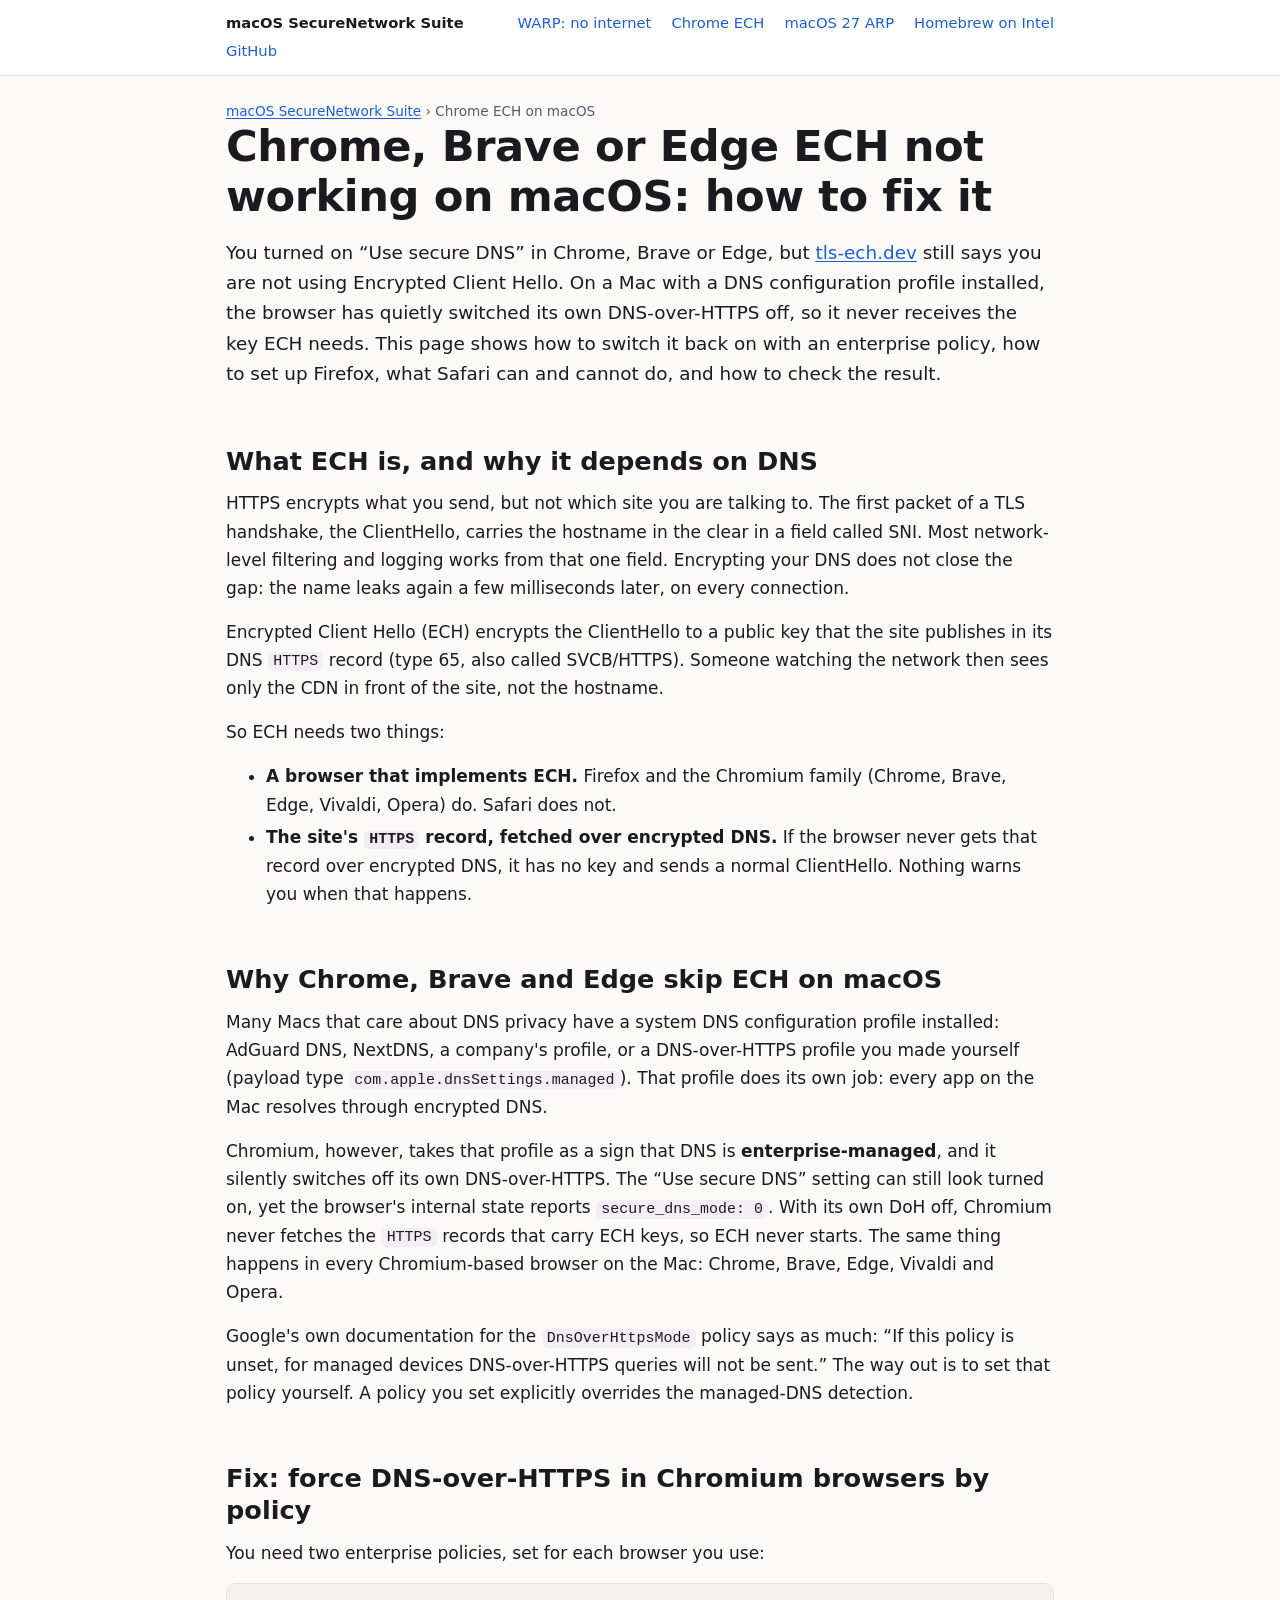
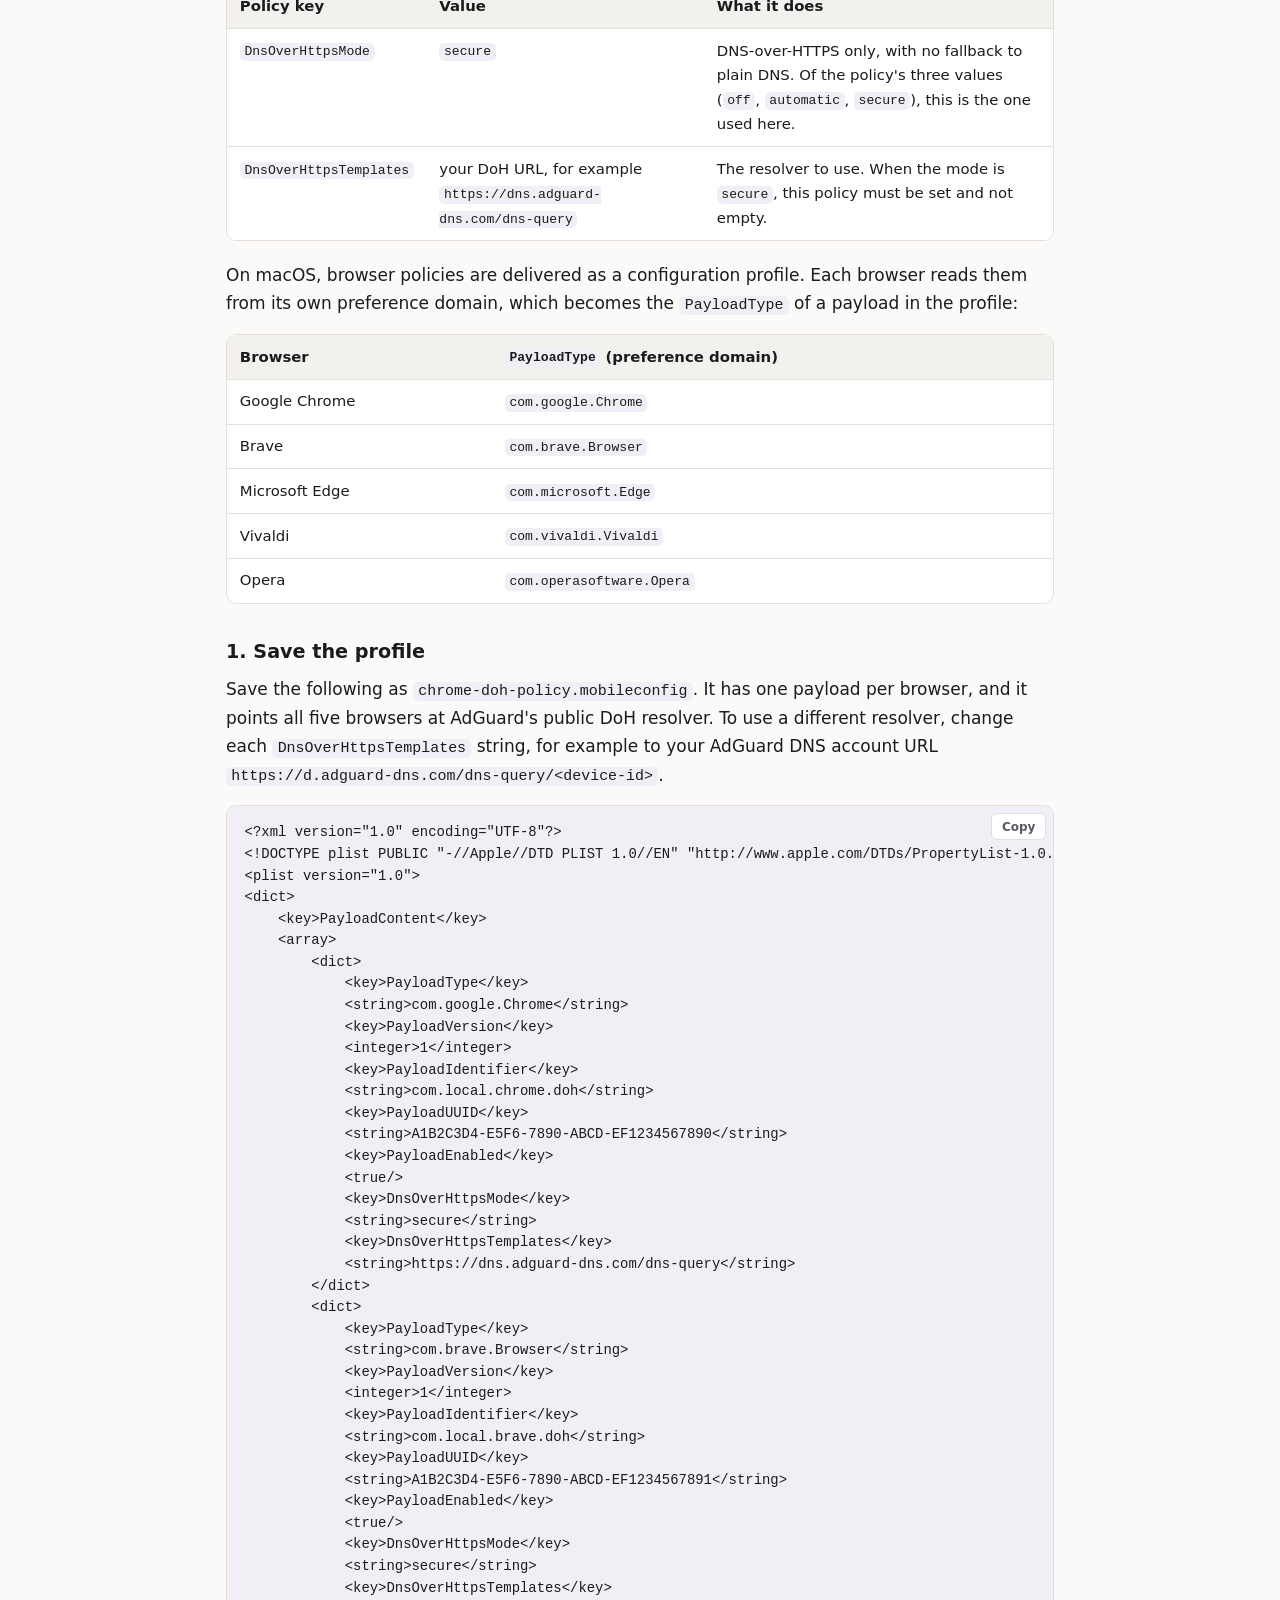
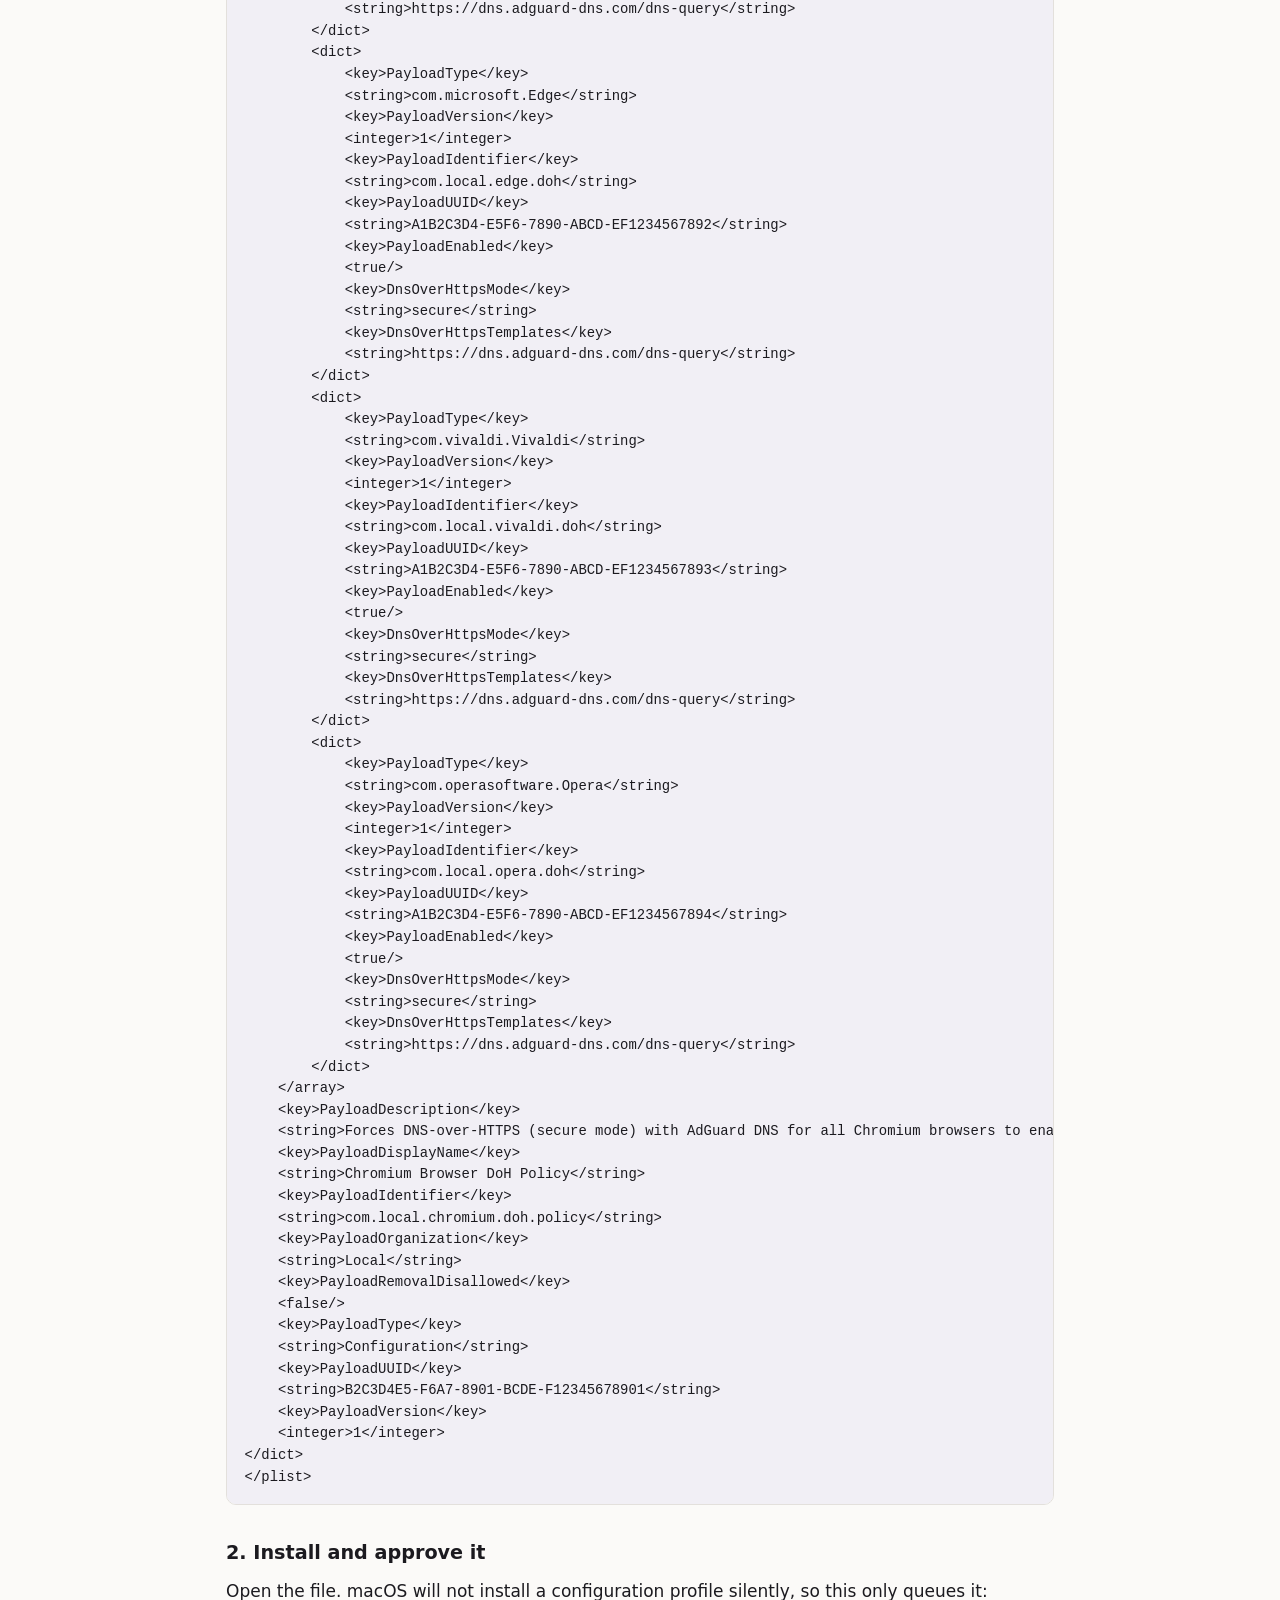
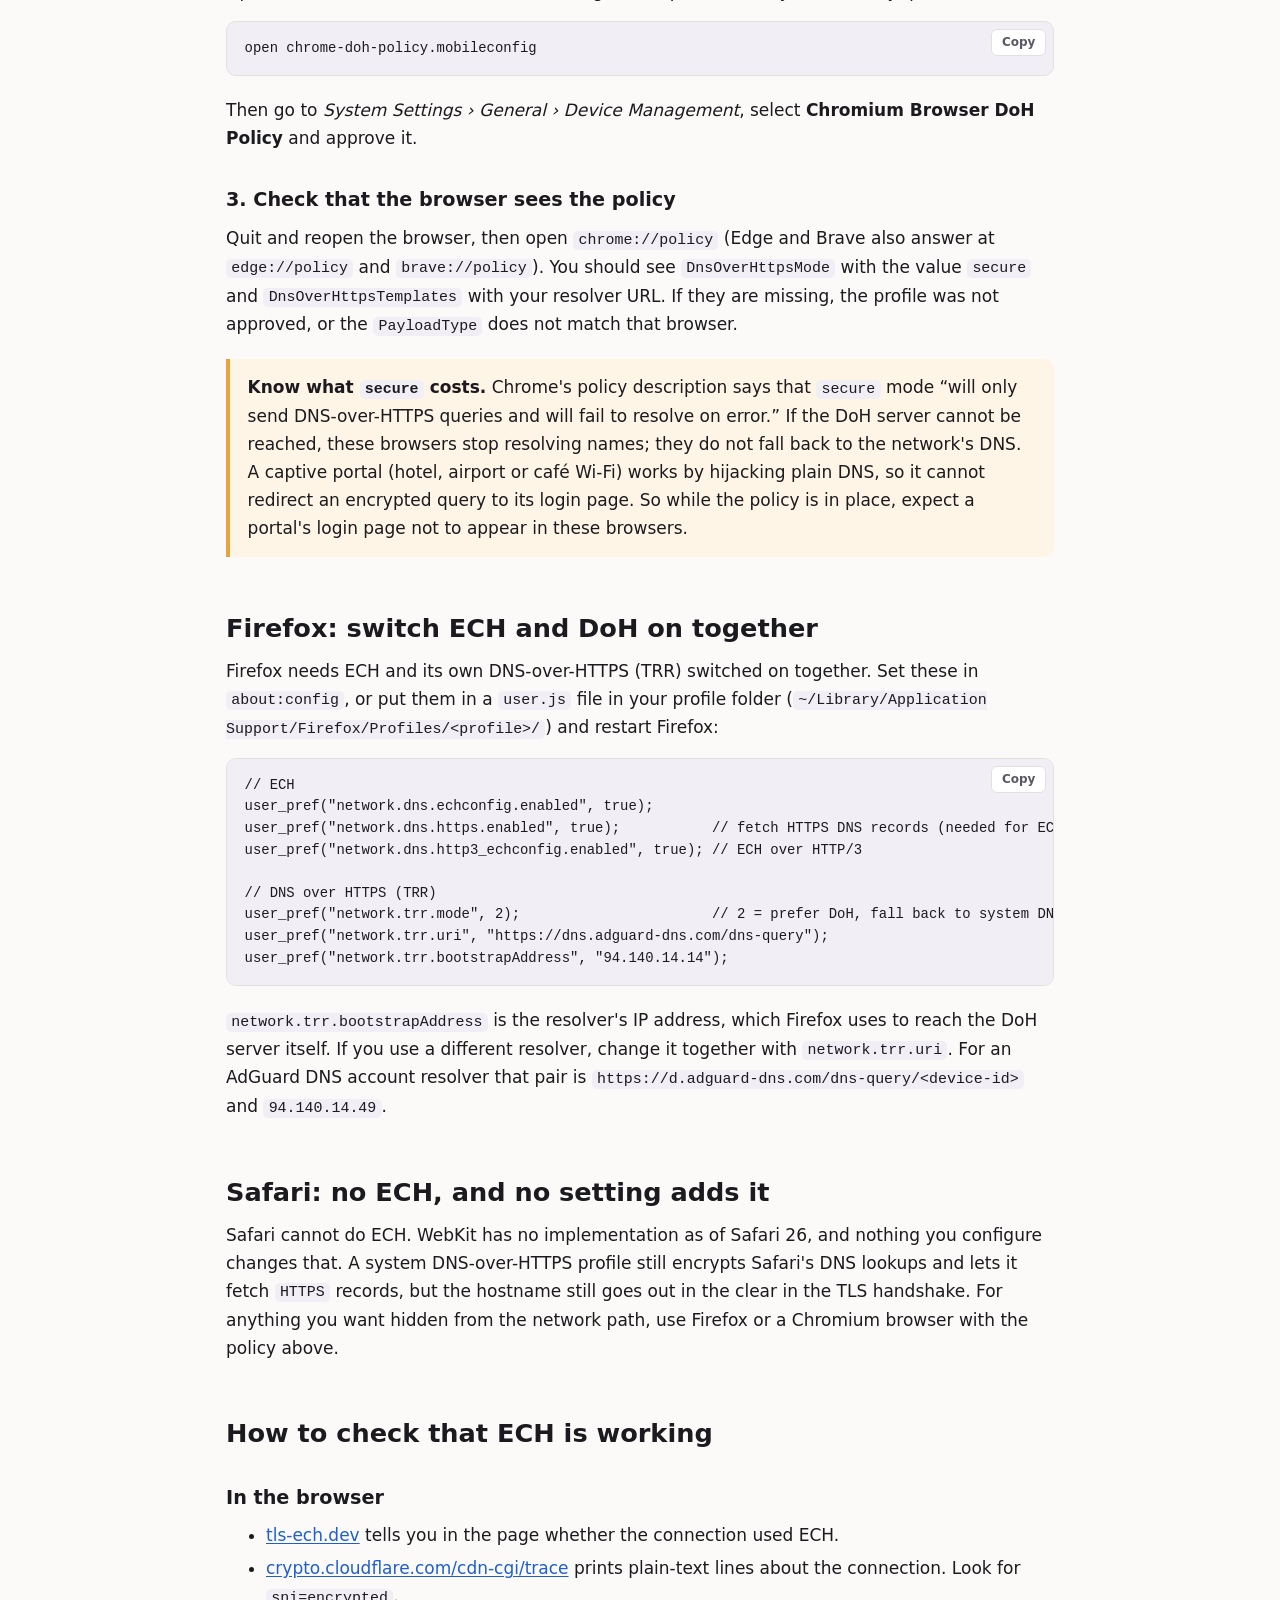
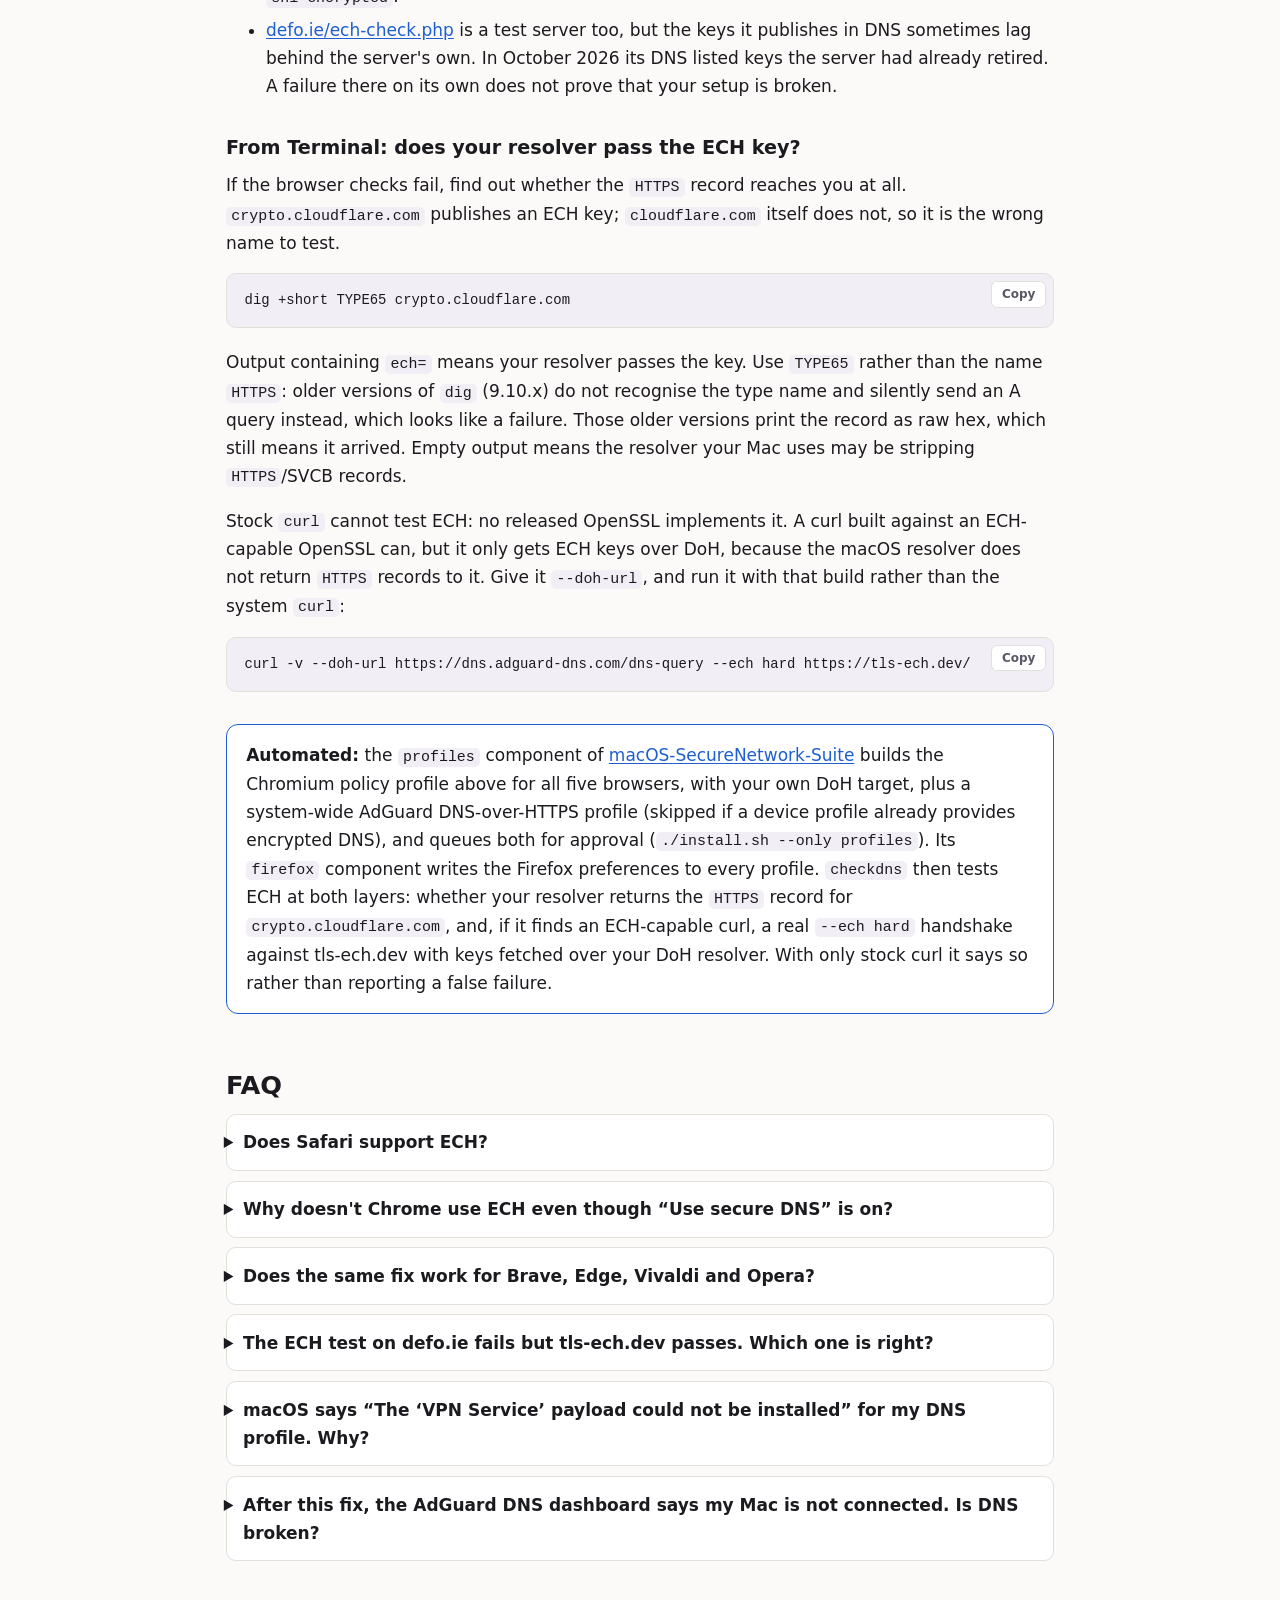
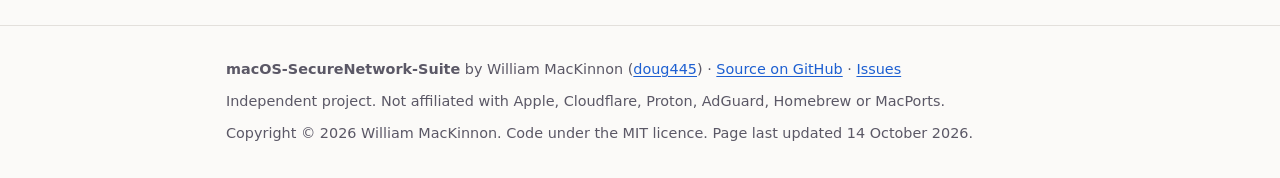
==== chrome-ech-not-working-macos/index.html @ d0519991 "Project site: landing page and four problem guides Landing page plus guides for the problems people " ====
<!doctype html>
<html lang="en">
<head>
<meta charset="utf-8">
<meta name="viewport" content="width=device-width, initial-scale=1">
<title>Chrome ECH not working on Mac? Fix managed secure DNS</title>
<meta name="description" content="Chrome, Brave and Edge on macOS turn off their own secure DNS when a DNS profile is installed, so ECH never starts. Force DoH by policy and verify it works.">
<link rel="canonical" href="https://doug445.github.io/macOS-SecureNetwork-Suite/chrome-ech-not-working-macos/">
<meta name="author" content="William MacKinnon">
<meta name="robots" content="index, follow, max-image-preview:large">
<meta name="color-scheme" content="light dark">
<link rel="stylesheet" href="../style.css">
<meta property="og:type" content="article">
<meta property="og:site_name" content="macOS SecureNetwork Suite">
<meta property="og:title" content="Chrome ECH not working on Mac? Fix managed secure DNS">
<meta property="og:description" content="Chrome, Brave and Edge on macOS turn off their own secure DNS when a DNS profile is installed, so ECH never starts. Force DoH by policy and verify it works.">
<meta property="og:url" content="https://doug445.github.io/macOS-SecureNetwork-Suite/chrome-ech-not-working-macos/">
<meta property="og:image" content="https://doug445.github.io/macOS-SecureNetwork-Suite/card.png">
<meta property="og:image:width" content="1200">
<meta property="og:image:height" content="630">
<meta property="article:published_time" content="2026-10-14">
<meta property="article:modified_time" content="2026-10-14">
<meta name="twitter:card" content="summary_large_image">
<script type="application/ld+json">
{
  "@context": "https://schema.org",
  "@graph": [
    {
      "@type": "TechArticle",
      "headline": "Chrome, Brave or Edge ECH not working on macOS: how to fix it",
      "description": "Chrome, Brave and Edge on macOS turn off their own secure DNS when a DNS profile is installed, so ECH never starts. Force DoH by policy and verify it works.",
      "datePublished": "2026-10-14",
      "dateModified": "2026-10-14",
      "image": "https://doug445.github.io/macOS-SecureNetwork-Suite/card.png",
      "author": {
        "@type": "Person",
        "name": "William MacKinnon",
        "url": "https://github.com/doug445"
      },
      "mainEntityOfPage": "https://doug445.github.io/macOS-SecureNetwork-Suite/chrome-ech-not-working-macos/",
      "about": {
        "@type": "SoftwareApplication",
        "name": "macOS-SecureNetwork-Suite",
        "url": "https://doug445.github.io/macOS-SecureNetwork-Suite/",
        "applicationCategory": "SecurityApplication",
        "operatingSystem": "macOS"
      }
    },
    {
      "@type": "BreadcrumbList",
      "itemListElement": [
        {
          "@type": "ListItem",
          "position": 1,
          "name": "macOS SecureNetwork Suite",
          "item": "https://doug445.github.io/macOS-SecureNetwork-Suite/"
        },
        {
          "@type": "ListItem",
          "position": 2,
          "name": "Chrome ECH on macOS",
          "item": "https://doug445.github.io/macOS-SecureNetwork-Suite/chrome-ech-not-working-macos/"
        }
      ]
    },
    {
      "@type": "FAQPage",
      "mainEntity": [
        {
          "@type": "Question",
          "name": "Does Safari support ECH?",
          "acceptedAnswer": {
            "@type": "Answer",
            "text": "No. WebKit has no implementation of Encrypted Client Hello as of Safari 26, and no setting changes that. Use Firefox or a Chromium browser for anything you want hidden from the network path."
          }
        },
        {
          "@type": "Question",
          "name": "Why doesn't Chrome use ECH even though “Use secure DNS” is on?",
          "acceptedAnswer": {
            "@type": "Answer",
            "text": "Because a system DNS configuration profile makes Chromium think DNS is enterprise-managed, and it silently disables its own DNS-over-HTTPS. Without it, Chrome never fetches the HTTPS record that carries the ECH key. Setting the DnsOverHttpsMode policy to secure, with a DnsOverHttpsTemplates URL, overrides that detection. Check the result at chrome://policy."
          }
        },
        {
          "@type": "Question",
          "name": "Does the same fix work for Brave, Edge, Vivaldi and Opera?",
          "acceptedAnswer": {
            "@type": "Answer",
            "text": "Yes. They read the same two policy keys, DnsOverHttpsMode and DnsOverHttpsTemplates, from their own preference domains: com.brave.Browser, com.microsoft.Edge, com.vivaldi.Vivaldi and com.operasoftware.Opera. Chrome uses com.google.Chrome. One profile can carry a payload for each."
          }
        },
        {
          "@type": "Question",
          "name": "The ECH test on defo.ie fails but tls-ech.dev passes. Which one is right?",
          "acceptedAnswer": {
            "@type": "Answer",
            "text": "Trust tls-ech.dev and Cloudflare's trace page (sni=encrypted) first. defo.ie is a test server whose published keys sometimes lag its server's; in October 2026 its DNS listed keys the server had retired. A failure there alone is not conclusive."
          }
        },
        {
          "@type": "Question",
          "name": "macOS says “The ‘VPN Service’ payload could not be installed” for my DNS profile. Why?",
          "acceptedAnswer": {
            "@type": "Answer",
            "text": "A DNS-settings payload is only valid in a device profile. If the profile has no PayloadScope set to System, Device Management installs it for the user and NetworkExtension refuses it; the log says the profile must be scoped to system. Add PayloadScope System, remove the failed copy from the Downloaded list in Device Management, and install it again. Approving a device profile asks for an administrator password."
          }
        },
        {
          "@type": "Question",
          "name": "After this fix, the AdGuard DNS dashboard says my Mac is not connected. Is DNS broken?",
          "acceptedAnswer": {
            "@type": "Answer",
            "text": "No. The dashboard runs its check inside the browser, and the browser now uses the DoH URL from the policy. If that is AdGuard's public resolver, your device ID never appears, even though every other app resolves through your account profile. Set DnsOverHttpsTemplates (and network.trr.uri in Firefox) to your account resolver, https://d.adguard-dns.com/dns-query/ followed by your device ID, then approve the updated profile and restart Firefox."
          }
        }
      ]
    }
  ]
}
</script>
</head>
<body>

<nav class="sitenav" aria-label="Site">
  <div class="wrap">
    <a class="brand" href="../">macOS SecureNetwork Suite</a>
    <a href="../cloudflare-warp-connected-no-internet-mac/">WARP: no internet</a>
    <a href="../chrome-ech-not-working-macos/">Chrome ECH</a>
    <a href="../macos-27-arp-table-empty/">macOS 27 ARP</a>
    <a href="../homebrew-intel-mac-macports/">Homebrew on Intel</a>
    <a href="https://github.com/doug445/macOS-SecureNetwork-Suite">GitHub</a>
  </div>
</nav>

<main class="wrap">
<p class="crumbs"><a href="../">macOS SecureNetwork Suite</a> › Chrome ECH on macOS</p>
<h1>Chrome, Brave or Edge ECH not working on macOS: how to fix it</h1>
<p class="lede">You turned on “Use secure DNS” in Chrome, Brave or Edge, but <a href="https://tls-ech.dev">tls-ech.dev</a> still says you are not using Encrypted Client Hello. On a Mac with a DNS configuration profile installed, the browser has quietly switched its own DNS-over-HTTPS off, so it never receives the key ECH needs. This page shows how to switch it back on with an enterprise policy, how to set up Firefox, what Safari can and cannot do, and how to check the result.</p>

<h2 id="what-ech-is">What ECH is, and why it depends on DNS</h2>
<p>HTTPS encrypts what you send, but not which site you are talking to. The first packet of a TLS handshake, the ClientHello, carries the hostname in the clear in a field called SNI. Most network-level filtering and logging works from that one field. Encrypting your DNS does not close the gap: the name leaks again a few milliseconds later, on every connection.</p>
<p>Encrypted Client Hello (ECH) encrypts the ClientHello to a public key that the site publishes in its DNS <code>HTTPS</code> record (type 65, also called SVCB/HTTPS). Someone watching the network then sees only the CDN in front of the site, not the hostname.</p>
<p>So ECH needs two things:</p>
<ul>
  <li><strong>A browser that implements ECH.</strong> Firefox and the Chromium family (Chrome, Brave, Edge, Vivaldi, Opera) do. Safari does not.</li>
  <li><strong>The site's <code>HTTPS</code> record, fetched over encrypted DNS.</strong> If the browser never gets that record over encrypted DNS, it has no key and sends a normal ClientHello. Nothing warns you when that happens.</li>
</ul>

<h2 id="why-chromium-turns-doh-off">Why Chrome, Brave and Edge skip ECH on macOS</h2>
<p>Many Macs that care about DNS privacy have a system DNS configuration profile installed: AdGuard DNS, NextDNS, a company's profile, or a DNS-over-HTTPS profile you made yourself (payload type <code>com.apple.dnsSettings.managed</code>). That profile does its own job: every app on the Mac resolves through encrypted DNS.</p>
<p>Chromium, however, takes that profile as a sign that DNS is <strong>enterprise-managed</strong>, and it silently switches off its own DNS-over-HTTPS. The “Use secure DNS” setting can still look turned on, yet the browser's internal state reports <code>secure_dns_mode: 0</code>. With its own DoH off, Chromium never fetches the <code>HTTPS</code> records that carry ECH keys, so ECH never starts. The same thing happens in every Chromium-based browser on the Mac: Chrome, Brave, Edge, Vivaldi and Opera.</p>
<p>Google's own documentation for the <code>DnsOverHttpsMode</code> policy says as much: “If this policy is unset, for managed devices DNS-over-HTTPS queries will not be sent.” The way out is to set that policy yourself. A policy you set explicitly overrides the managed-DNS detection.</p>

<h2 id="fix-chromium">Fix: force DNS-over-HTTPS in Chromium browsers by policy</h2>
<p>You need two enterprise policies, set for each browser you use:</p>
<div class="table-scroll"><table>
  <thead><tr><th>Policy key</th><th>Value</th><th>What it does</th></tr></thead>
  <tbody>
    <tr><td><code>DnsOverHttpsMode</code></td><td><code>secure</code></td><td>DNS-over-HTTPS only, with no fallback to plain DNS. Of the policy's three values (<code>off</code>, <code>automatic</code>, <code>secure</code>), this is the one used here.</td></tr>
    <tr><td><code>DnsOverHttpsTemplates</code></td><td>your DoH URL, for example <code>https://dns.adguard-dns.com/dns-query</code></td><td>The resolver to use. When the mode is <code>secure</code>, this policy must be set and not empty.</td></tr>
  </tbody>
</table></div>
<p>On macOS, browser policies are delivered as a configuration profile. Each browser reads them from its own preference domain, which becomes the <code>PayloadType</code> of a payload in the profile:</p>
<div class="table-scroll"><table>
  <thead><tr><th>Browser</th><th><code>PayloadType</code> (preference domain)</th></tr></thead>
  <tbody>
    <tr><td>Google Chrome</td><td><code>com.google.Chrome</code></td></tr>
    <tr><td>Brave</td><td><code>com.brave.Browser</code></td></tr>
    <tr><td>Microsoft Edge</td><td><code>com.microsoft.Edge</code></td></tr>
    <tr><td>Vivaldi</td><td><code>com.vivaldi.Vivaldi</code></td></tr>
    <tr><td>Opera</td><td><code>com.operasoftware.Opera</code></td></tr>
  </tbody>
</table></div>

<h3>1. Save the profile</h3>
<p>Save the following as <code>chrome-doh-policy.mobileconfig</code>. It has one payload per browser, and it points all five browsers at AdGuard's public DoH resolver. To use a different resolver, change each <code>DnsOverHttpsTemplates</code> string, for example to your AdGuard DNS account URL <code>https://d.adguard-dns.com/dns-query/&lt;device-id&gt;</code>.</p>
<div class="codeblock"><pre><code>&lt;?xml version="1.0" encoding="UTF-8"?&gt;
&lt;!DOCTYPE plist PUBLIC "-//Apple//DTD PLIST 1.0//EN" "http://www.apple.com/DTDs/PropertyList-1.0.dtd"&gt;
&lt;plist version="1.0"&gt;
&lt;dict&gt;
    &lt;key&gt;PayloadContent&lt;/key&gt;
    &lt;array&gt;
        &lt;dict&gt;
            &lt;key&gt;PayloadType&lt;/key&gt;
            &lt;string&gt;com.google.Chrome&lt;/string&gt;
            &lt;key&gt;PayloadVersion&lt;/key&gt;
            &lt;integer&gt;1&lt;/integer&gt;
            &lt;key&gt;PayloadIdentifier&lt;/key&gt;
            &lt;string&gt;com.local.chrome.doh&lt;/string&gt;
            &lt;key&gt;PayloadUUID&lt;/key&gt;
            &lt;string&gt;A1B2C3D4-E5F6-7890-ABCD-EF1234567890&lt;/string&gt;
            &lt;key&gt;PayloadEnabled&lt;/key&gt;
            &lt;true/&gt;
            &lt;key&gt;DnsOverHttpsMode&lt;/key&gt;
            &lt;string&gt;secure&lt;/string&gt;
            &lt;key&gt;DnsOverHttpsTemplates&lt;/key&gt;
            &lt;string&gt;https://dns.adguard-dns.com/dns-query&lt;/string&gt;
        &lt;/dict&gt;
        &lt;dict&gt;
            &lt;key&gt;PayloadType&lt;/key&gt;
            &lt;string&gt;com.brave.Browser&lt;/string&gt;
            &lt;key&gt;PayloadVersion&lt;/key&gt;
            &lt;integer&gt;1&lt;/integer&gt;
            &lt;key&gt;PayloadIdentifier&lt;/key&gt;
            &lt;string&gt;com.local.brave.doh&lt;/string&gt;
            &lt;key&gt;PayloadUUID&lt;/key&gt;
            &lt;string&gt;A1B2C3D4-E5F6-7890-ABCD-EF1234567891&lt;/string&gt;
            &lt;key&gt;PayloadEnabled&lt;/key&gt;
            &lt;true/&gt;
            &lt;key&gt;DnsOverHttpsMode&lt;/key&gt;
            &lt;string&gt;secure&lt;/string&gt;
            &lt;key&gt;DnsOverHttpsTemplates&lt;/key&gt;
            &lt;string&gt;https://dns.adguard-dns.com/dns-query&lt;/string&gt;
        &lt;/dict&gt;
        &lt;dict&gt;
            &lt;key&gt;PayloadType&lt;/key&gt;
            &lt;string&gt;com.microsoft.Edge&lt;/string&gt;
            &lt;key&gt;PayloadVersion&lt;/key&gt;
            &lt;integer&gt;1&lt;/integer&gt;
            &lt;key&gt;PayloadIdentifier&lt;/key&gt;
            &lt;string&gt;com.local.edge.doh&lt;/string&gt;
            &lt;key&gt;PayloadUUID&lt;/key&gt;
            &lt;string&gt;A1B2C3D4-E5F6-7890-ABCD-EF1234567892&lt;/string&gt;
            &lt;key&gt;PayloadEnabled&lt;/key&gt;
            &lt;true/&gt;
            &lt;key&gt;DnsOverHttpsMode&lt;/key&gt;
            &lt;string&gt;secure&lt;/string&gt;
            &lt;key&gt;DnsOverHttpsTemplates&lt;/key&gt;
            &lt;string&gt;https://dns.adguard-dns.com/dns-query&lt;/string&gt;
        &lt;/dict&gt;
        &lt;dict&gt;
            &lt;key&gt;PayloadType&lt;/key&gt;
            &lt;string&gt;com.vivaldi.Vivaldi&lt;/string&gt;
            &lt;key&gt;PayloadVersion&lt;/key&gt;
            &lt;integer&gt;1&lt;/integer&gt;
            &lt;key&gt;PayloadIdentifier&lt;/key&gt;
            &lt;string&gt;com.local.vivaldi.doh&lt;/string&gt;
            &lt;key&gt;PayloadUUID&lt;/key&gt;
            &lt;string&gt;A1B2C3D4-E5F6-7890-ABCD-EF1234567893&lt;/string&gt;
            &lt;key&gt;PayloadEnabled&lt;/key&gt;
            &lt;true/&gt;
            &lt;key&gt;DnsOverHttpsMode&lt;/key&gt;
            &lt;string&gt;secure&lt;/string&gt;
            &lt;key&gt;DnsOverHttpsTemplates&lt;/key&gt;
            &lt;string&gt;https://dns.adguard-dns.com/dns-query&lt;/string&gt;
        &lt;/dict&gt;
        &lt;dict&gt;
            &lt;key&gt;PayloadType&lt;/key&gt;
            &lt;string&gt;com.operasoftware.Opera&lt;/string&gt;
            &lt;key&gt;PayloadVersion&lt;/key&gt;
            &lt;integer&gt;1&lt;/integer&gt;
            &lt;key&gt;PayloadIdentifier&lt;/key&gt;
            &lt;string&gt;com.local.opera.doh&lt;/string&gt;
            &lt;key&gt;PayloadUUID&lt;/key&gt;
            &lt;string&gt;A1B2C3D4-E5F6-7890-ABCD-EF1234567894&lt;/string&gt;
            &lt;key&gt;PayloadEnabled&lt;/key&gt;
            &lt;true/&gt;
            &lt;key&gt;DnsOverHttpsMode&lt;/key&gt;
            &lt;string&gt;secure&lt;/string&gt;
            &lt;key&gt;DnsOverHttpsTemplates&lt;/key&gt;
            &lt;string&gt;https://dns.adguard-dns.com/dns-query&lt;/string&gt;
        &lt;/dict&gt;
    &lt;/array&gt;
    &lt;key&gt;PayloadDescription&lt;/key&gt;
    &lt;string&gt;Forces DNS-over-HTTPS (secure mode) with AdGuard DNS for all Chromium browsers to enable ECH&lt;/string&gt;
    &lt;key&gt;PayloadDisplayName&lt;/key&gt;
    &lt;string&gt;Chromium Browser DoH Policy&lt;/string&gt;
    &lt;key&gt;PayloadIdentifier&lt;/key&gt;
    &lt;string&gt;com.local.chromium.doh.policy&lt;/string&gt;
    &lt;key&gt;PayloadOrganization&lt;/key&gt;
    &lt;string&gt;Local&lt;/string&gt;
    &lt;key&gt;PayloadRemovalDisallowed&lt;/key&gt;
    &lt;false/&gt;
    &lt;key&gt;PayloadType&lt;/key&gt;
    &lt;string&gt;Configuration&lt;/string&gt;
    &lt;key&gt;PayloadUUID&lt;/key&gt;
    &lt;string&gt;B2C3D4E5-F6A7-8901-BCDE-F12345678901&lt;/string&gt;
    &lt;key&gt;PayloadVersion&lt;/key&gt;
    &lt;integer&gt;1&lt;/integer&gt;
&lt;/dict&gt;
&lt;/plist&gt;</code></pre></div>

<h3>2. Install and approve it</h3>
<p>Open the file. macOS will not install a configuration profile silently, so this only queues it:</p>
<div class="codeblock"><pre><code>open chrome-doh-policy.mobileconfig</code></pre></div>
<p>Then go to <em>System Settings › General › Device Management</em>, select <strong>Chromium Browser DoH Policy</strong> and approve it.</p>

<h3>3. Check that the browser sees the policy</h3>
<p>Quit and reopen the browser, then open <code>chrome://policy</code> (Edge and Brave also answer at <code>edge://policy</code> and <code>brave://policy</code>). You should see <code>DnsOverHttpsMode</code> with the value <code>secure</code> and <code>DnsOverHttpsTemplates</code> with your resolver URL. If they are missing, the profile was not approved, or the <code>PayloadType</code> does not match that browser.</p>
<div class="note"><p><strong>Know what <code>secure</code> costs.</strong> Chrome's policy description says that <code>secure</code> mode “will only send DNS-over-HTTPS queries and will fail to resolve on error.” If the DoH server cannot be reached, these browsers stop resolving names; they do not fall back to the network's DNS. A captive portal (hotel, airport or café Wi-Fi) works by hijacking plain DNS, so it cannot redirect an encrypted query to its login page. So while the policy is in place, expect a portal's login page not to appear in these browsers.</p></div>

<h2 id="firefox">Firefox: switch ECH and DoH on together</h2>
<p>Firefox needs ECH and its own DNS-over-HTTPS (TRR) switched on together. Set these in <code>about:config</code>, or put them in a <code>user.js</code> file in your profile folder (<code>~/Library/Application Support/Firefox/Profiles/&lt;profile&gt;/</code>) and restart Firefox:</p>
<div class="codeblock"><pre><code>// ECH
user_pref("network.dns.echconfig.enabled", true);
user_pref("network.dns.https.enabled", true);           // fetch HTTPS DNS records (needed for ECH keys)
user_pref("network.dns.http3_echconfig.enabled", true); // ECH over HTTP/3

// DNS over HTTPS (TRR)
user_pref("network.trr.mode", 2);                       // 2 = prefer DoH, fall back to system DNS
user_pref("network.trr.uri", "https://dns.adguard-dns.com/dns-query");
user_pref("network.trr.bootstrapAddress", "94.140.14.14");</code></pre></div>
<p><code>network.trr.bootstrapAddress</code> is the resolver's IP address, which Firefox uses to reach the DoH server itself. If you use a different resolver, change it together with <code>network.trr.uri</code>. For an AdGuard DNS account resolver that pair is <code>https://d.adguard-dns.com/dns-query/&lt;device-id&gt;</code> and <code>94.140.14.49</code>.</p>

<h2 id="safari">Safari: no ECH, and no setting adds it</h2>
<p>Safari cannot do ECH. WebKit has no implementation as of Safari 26, and nothing you configure changes that. A system DNS-over-HTTPS profile still encrypts Safari's DNS lookups and lets it fetch <code>HTTPS</code> records, but the hostname still goes out in the clear in the TLS handshake. For anything you want hidden from the network path, use Firefox or a Chromium browser with the policy above.</p>

<h2 id="verify">How to check that ECH is working</h2>
<h3>In the browser</h3>
<ul>
  <li><a href="https://tls-ech.dev">tls-ech.dev</a> tells you in the page whether the connection used ECH.</li>
  <li><a href="https://crypto.cloudflare.com/cdn-cgi/trace">crypto.cloudflare.com/cdn-cgi/trace</a> prints plain-text lines about the connection. Look for <code>sni=encrypted</code>.</li>
  <li><a href="https://defo.ie/ech-check.php">defo.ie/ech-check.php</a> is a test server too, but the keys it publishes in DNS sometimes lag behind the server's own. In October 2026 its DNS listed keys the server had already retired. A failure there on its own does not prove that your setup is broken.</li>
</ul>
<h3>From Terminal: does your resolver pass the ECH key?</h3>
<p>If the browser checks fail, find out whether the <code>HTTPS</code> record reaches you at all. <code>crypto.cloudflare.com</code> publishes an ECH key; <code>cloudflare.com</code> itself does not, so it is the wrong name to test.</p>
<div class="codeblock"><pre><code>dig +short TYPE65 crypto.cloudflare.com</code></pre></div>
<p>Output containing <code>ech=</code> means your resolver passes the key. Use <code>TYPE65</code> rather than the name <code>HTTPS</code>: older versions of <code>dig</code> (9.10.x) do not recognise the type name and silently send an A query instead, which looks like a failure. Those older versions print the record as raw hex, which still means it arrived. Empty output means the resolver your Mac uses may be stripping <code>HTTPS</code>/SVCB records.</p>
<p>Stock <code>curl</code> cannot test ECH: no released OpenSSL implements it. A curl built against an ECH-capable OpenSSL can, but it only gets ECH keys over DoH, because the macOS resolver does not return <code>HTTPS</code> records to it. Give it <code>--doh-url</code>, and run it with that build rather than the system <code>curl</code>:</p>
<div class="codeblock"><pre><code>curl -v --doh-url https://dns.adguard-dns.com/dns-query --ech hard https://tls-ech.dev/</code></pre></div>

<div class="tool"><p><strong>Automated:</strong> the <code>profiles</code> component of <a href="https://github.com/doug445/macOS-SecureNetwork-Suite">macOS-SecureNetwork-Suite</a> builds the Chromium policy profile above for all five browsers, with your own DoH target, plus a system-wide AdGuard DNS-over-HTTPS profile (skipped if a device profile already provides encrypted DNS), and queues both for approval (<code>./install.sh --only profiles</code>). Its <code>firefox</code> component writes the Firefox preferences to every profile. <code>checkdns</code> then tests ECH at both layers: whether your resolver returns the <code>HTTPS</code> record for <code>crypto.cloudflare.com</code>, and, if it finds an ECH-capable curl, a real <code>--ech hard</code> handshake against tls-ech.dev with keys fetched over your DoH resolver. With only stock curl it says so rather than reporting a false failure.</p></div>

<h2 id="faq">FAQ</h2>
<details><summary>Does Safari support ECH?</summary><p>No. WebKit has no implementation of Encrypted Client Hello as of Safari 26, and no setting changes that. Use Firefox or a Chromium browser for anything you want hidden from the network path.</p></details>
<details><summary>Why doesn't Chrome use ECH even though “Use secure DNS” is on?</summary><p>Because a system DNS configuration profile makes Chromium think DNS is enterprise-managed, and it silently disables its own DNS-over-HTTPS. Without it, Chrome never fetches the HTTPS record that carries the ECH key. Setting the DnsOverHttpsMode policy to secure, with a DnsOverHttpsTemplates URL, overrides that detection. Check the result at chrome://policy.</p></details>
<details><summary>Does the same fix work for Brave, Edge, Vivaldi and Opera?</summary><p>Yes. They read the same two policy keys, DnsOverHttpsMode and DnsOverHttpsTemplates, from their own preference domains: com.brave.Browser, com.microsoft.Edge, com.vivaldi.Vivaldi and com.operasoftware.Opera. Chrome uses com.google.Chrome. One profile can carry a payload for each.</p></details>
<details><summary>The ECH test on defo.ie fails but tls-ech.dev passes. Which one is right?</summary><p>Trust tls-ech.dev and Cloudflare's trace page (sni=encrypted) first. defo.ie is a test server whose published keys sometimes lag its server's; in October 2026 its DNS listed keys the server had retired. A failure there alone is not conclusive.</p></details>
<details><summary>macOS says “The ‘VPN Service’ payload could not be installed” for my DNS profile. Why?</summary><p>A DNS-settings payload is only valid in a device profile. If the profile has no PayloadScope set to System, Device Management installs it for the user and NetworkExtension refuses it; the log says the profile must be scoped to system. Add PayloadScope System, remove the failed copy from the Downloaded list in Device Management, and install it again. Approving a device profile asks for an administrator password.</p></details>
<details><summary>After this fix, the AdGuard DNS dashboard says my Mac is not connected. Is DNS broken?</summary><p>No. The dashboard runs its check inside the browser, and the browser now uses the DoH URL from the policy. If that is AdGuard's public resolver, your device ID never appears, even though every other app resolves through your account profile. Set DnsOverHttpsTemplates (and network.trr.uri in Firefox) to your account resolver, https://d.adguard-dns.com/dns-query/ followed by your device ID, then approve the updated profile and restart Firefox.</p></details>

</main>

<footer>
  <div class="wrap">
    <p><strong>macOS-SecureNetwork-Suite</strong> by William MacKinnon
      (<a href="https://github.com/doug445">doug445</a>) ·
      <a href="https://github.com/doug445/macOS-SecureNetwork-Suite">Source on GitHub</a> ·
      <a href="https://github.com/doug445/macOS-SecureNetwork-Suite/issues">Issues</a></p>
    <p>Independent project. Not affiliated with Apple, Cloudflare, Proton, AdGuard, Homebrew or MacPorts.</p>
    <p>Copyright © 2026 William MacKinnon. Code under the MIT licence. Page last updated 14 October 2026.</p>
  </div>
</footer>

<script>
document.querySelectorAll('.codeblock').forEach(function (block) {
  var btn = document.createElement('button');
  btn.className = 'copy'; btn.type = 'button'; btn.textContent = 'Copy';
  btn.addEventListener('click', function () {
    navigator.clipboard.writeText(block.querySelector('code').innerText).then(function () {
      btn.textContent = 'Copied'; setTimeout(function () { btn.textContent = 'Copy'; }, 1500);
    }).catch(function () { btn.textContent = 'Select + copy'; });
  });
  block.appendChild(btn);
});
</script>
</body>
</html>
---- style.css ----
:root {
  --bg: #fbfaf8;
  --surface: #ffffff;
  --surface-2: #f3f1ee;
  --text: #1b1a1f;
  --muted: #5b5866;
  --border: #e3e0dc;
  --accent: #1d5fd1;
  --accent-2: #1d5fd1;
  --accent-ink: #ffffff;
  --code-bg: #f1eff5;
  --warn-bg: #fff5e6;
  --warn-border: #e8a33a;
  --ok: #1e7d45;
}
@media (prefers-color-scheme: dark) {
  :root:not([data-theme="light"]) {
    --bg: #0b0f17;
    --surface: #111a26;
    --surface-2: #16212f;
    --text: #eef3f8;
    --muted: #9fb0c2;
    --border: #2b3d52;
    --accent: #6aa8ff;
    --accent-2: #6aa1ff;
    --accent-ink: #061020;
    --code-bg: #121c28;
    --warn-bg: #261c0c;
    --warn-border: #c9862a;
    --ok: #5fd48f;
  }
}
:root[data-theme="dark"] {
  --bg: #0b0f17;
  --surface: #111a26;
  --surface-2: #16212f;
  --text: #eef3f8;
  --muted: #9fb0c2;
  --border: #2b3d52;
  --accent: #6aa8ff;
  --accent-2: #6aa1ff;
  --accent-ink: #061020;
  --code-bg: #121c28;
  --warn-bg: #261c0c;
  --warn-border: #c9862a;
  --ok: #5fd48f;
}

*, *::before, *::after { box-sizing: border-box; }
html { -webkit-text-size-adjust: 100%; scroll-padding-top: 1rem; }
body {
  margin: 0;
  background: var(--bg);
  color: var(--text);
  font: 17px/1.65 system-ui, -apple-system, "Segoe UI", Roboto, "Helvetica Neue", Arial, sans-serif;
}
a { color: var(--accent-2); text-underline-offset: 2px; }
a:hover { color: var(--accent); }
.wrap { max-width: 860px; margin: 0 auto; padding: 0 16px; }

header.hero { padding: 2.5rem 0 1.5rem; border-bottom: 1px solid var(--border); }
.hero img {
  display: block; width: 100%; height: auto; border-radius: 14px;
  border: 1px solid var(--border); margin-bottom: 1.75rem;
}
.eyebrow {
  font-size: .8rem; letter-spacing: .08em; text-transform: uppercase;
  color: var(--muted); margin: 0 0 .5rem;
}
h1 { font-size: clamp(1.9rem, 5vw, 2.7rem); line-height: 1.15; margin: 0 0 1rem; letter-spacing: -.01em; }
h2 { font-size: 1.6rem; line-height: 1.25; margin: 3rem 0 .75rem; padding-top: .5rem; }
h3 { font-size: 1.2rem; margin: 2rem 0 .5rem; }
p, ul, ol { margin: 0 0 1rem; }
li { margin: .3rem 0; }
.lede { font-size: 1.15rem; color: var(--text); }

.cta { display: flex; flex-wrap: wrap; gap: .75rem; margin: 1.5rem 0 1rem; }
.btn {
  display: inline-block; padding: .65rem 1.1rem; border-radius: 9px;
  font-weight: 600; text-decoration: none; border: 1px solid var(--border);
  color: var(--text); background: var(--surface);
}
.btn.primary { background: var(--accent); border-color: var(--accent); color: var(--accent-ink); }
.btn:hover { filter: brightness(1.08); color: inherit; }
.btn.primary:hover { color: var(--accent-ink); }

.facts { display: flex; flex-wrap: wrap; gap: .5rem; padding: 0; list-style: none; margin: 1rem 0 0; }
.facts li {
  margin: 0; font-size: .85rem; padding: .25rem .65rem; border-radius: 999px;
  background: var(--surface-2); border: 1px solid var(--border); color: var(--muted);
}

nav.toc {
  margin: 2rem 0 0; padding: 1rem 1.25rem; background: var(--surface);
  border: 1px solid var(--border); border-radius: 12px;
}
nav.toc h2 { font-size: 1rem; margin: 0 0 .5rem; padding: 0; }
nav.toc ol { columns: 2; column-gap: 2rem; margin: 0; padding-left: 1.2rem; font-size: .95rem; }
@media (max-width: 600px) { nav.toc ol { columns: 1; } }

.note {
  border-left: 4px solid var(--warn-border); background: var(--warn-bg);
  padding: .9rem 1.1rem; border-radius: 0 10px 10px 0; margin: 1.25rem 0;
}
.note p:last-child { margin-bottom: 0; }

pre, code { font-family: ui-monospace, "SF Mono", "JetBrains Mono", Menlo, Consolas, monospace; }
code { font-size: .88em; background: var(--code-bg); padding: .1em .35em; border-radius: 5px; }
.codeblock { position: relative; margin: 1rem 0 1.25rem; }
pre {
  background: var(--code-bg); border: 1px solid var(--border); border-radius: 10px;
  padding: 1rem 1.1rem; overflow-x: auto; font-size: .87rem; line-height: 1.55; margin: 0;
}
pre code { background: none; padding: 0; font-size: inherit; }
.copy {
  position: absolute; top: .5rem; right: .5rem; font: 600 .75rem/1 system-ui, sans-serif;
  padding: .4rem .6rem; border-radius: 6px; border: 1px solid var(--border);
  background: var(--surface); color: var(--muted); cursor: pointer;
}
.copy:hover { color: var(--text); }

.table-scroll { overflow-x: auto; margin: 1rem 0 1.25rem; border: 1px solid var(--border); border-radius: 10px; }
table { border-collapse: collapse; width: 100%; font-size: .93rem; background: var(--surface); }
th, td { text-align: left; padding: .6rem .8rem; border-bottom: 1px solid var(--border); vertical-align: top; }
th { background: var(--surface-2); font-weight: 600; }
tr:last-child td { border-bottom: 0; }

.chain { display: flex; flex-wrap: wrap; align-items: center; gap: .4rem; margin: 1rem 0; font-size: .9rem; }
.chain span {
  padding: .35rem .65rem; border-radius: 7px; background: var(--surface);
  border: 1px solid var(--border); font-family: ui-monospace, Menlo, monospace;
}
.chain span.hot { border-color: var(--accent); color: var(--accent); font-weight: 600; }
.chain i { color: var(--muted); font-style: normal; }

ol.steps { counter-reset: s; list-style: none; padding: 0; }
ol.steps > li {
  counter-increment: s; position: relative; padding: 0 0 0 3rem; margin: 0 0 1.75rem;
}
ol.steps > li::before {
  content: counter(s); position: absolute; left: 0; top: .1rem;
  width: 2rem; height: 2rem; border-radius: 50%; display: grid; place-items: center;
  background: var(--accent); color: var(--accent-ink); font-weight: 700; font-size: .95rem;
}
ol.steps > li > h3 { margin-top: 0; }

figure { margin: 1.5rem 0; }
figure img { max-width: 100%; height: auto; border-radius: 10px; border: 1px solid var(--border); display: block; margin: 0 auto; }
figcaption { font-size: .88rem; color: var(--muted); text-align: center; margin-top: .5rem; }

details {
  border: 1px solid var(--border); border-radius: 10px; background: var(--surface);
  margin: .6rem 0; padding: 0 1rem;
}
details[open] { padding-bottom: .5rem; }
summary { cursor: pointer; font-weight: 600; padding: .85rem 0; list-style-position: outside; }
details p { margin: .25rem 0 .75rem; }

.ok { color: var(--ok); font-weight: 600; }

footer {
  margin-top: 4rem; padding: 2rem 0 3rem; border-top: 1px solid var(--border);
  color: var(--muted); font-size: .9rem;
}
footer p { margin: 0 0 .5rem; }

.sitenav { border-bottom: 1px solid var(--border); background: var(--surface); }
.sitenav .wrap { display: flex; flex-wrap: wrap; gap: .25rem 1.25rem; align-items: center; padding-top: .7rem; padding-bottom: .7rem; font-size: .92rem; }
.sitenav .brand { font-weight: 700; color: var(--text); text-decoration: none; margin-right: auto; }
.sitenav a { text-decoration: none; }
.crumbs { font-size: .85rem; color: var(--muted); margin: 1.5rem 0 0; }
.cards { display: grid; grid-template-columns: repeat(auto-fit, minmax(240px, 1fr)); gap: 1rem; margin: 1rem 0 1.5rem; }
.card { display: block; padding: 1rem 1.1rem; border: 1px solid var(--border); border-radius: 12px; background: var(--surface); text-decoration: none; color: var(--text); }
.card:hover { border-color: var(--accent); color: var(--text); }
.card strong { display: block; margin-bottom: .3rem; color: var(--accent); }
.card span { font-size: .92rem; color: var(--muted); }
.tool { border: 1px solid var(--accent); border-radius: 12px; padding: 1rem 1.2rem; margin: 2rem 0; background: var(--surface); }
.tool p:last-child { margin-bottom: 0; }
small { color: var(--muted); }
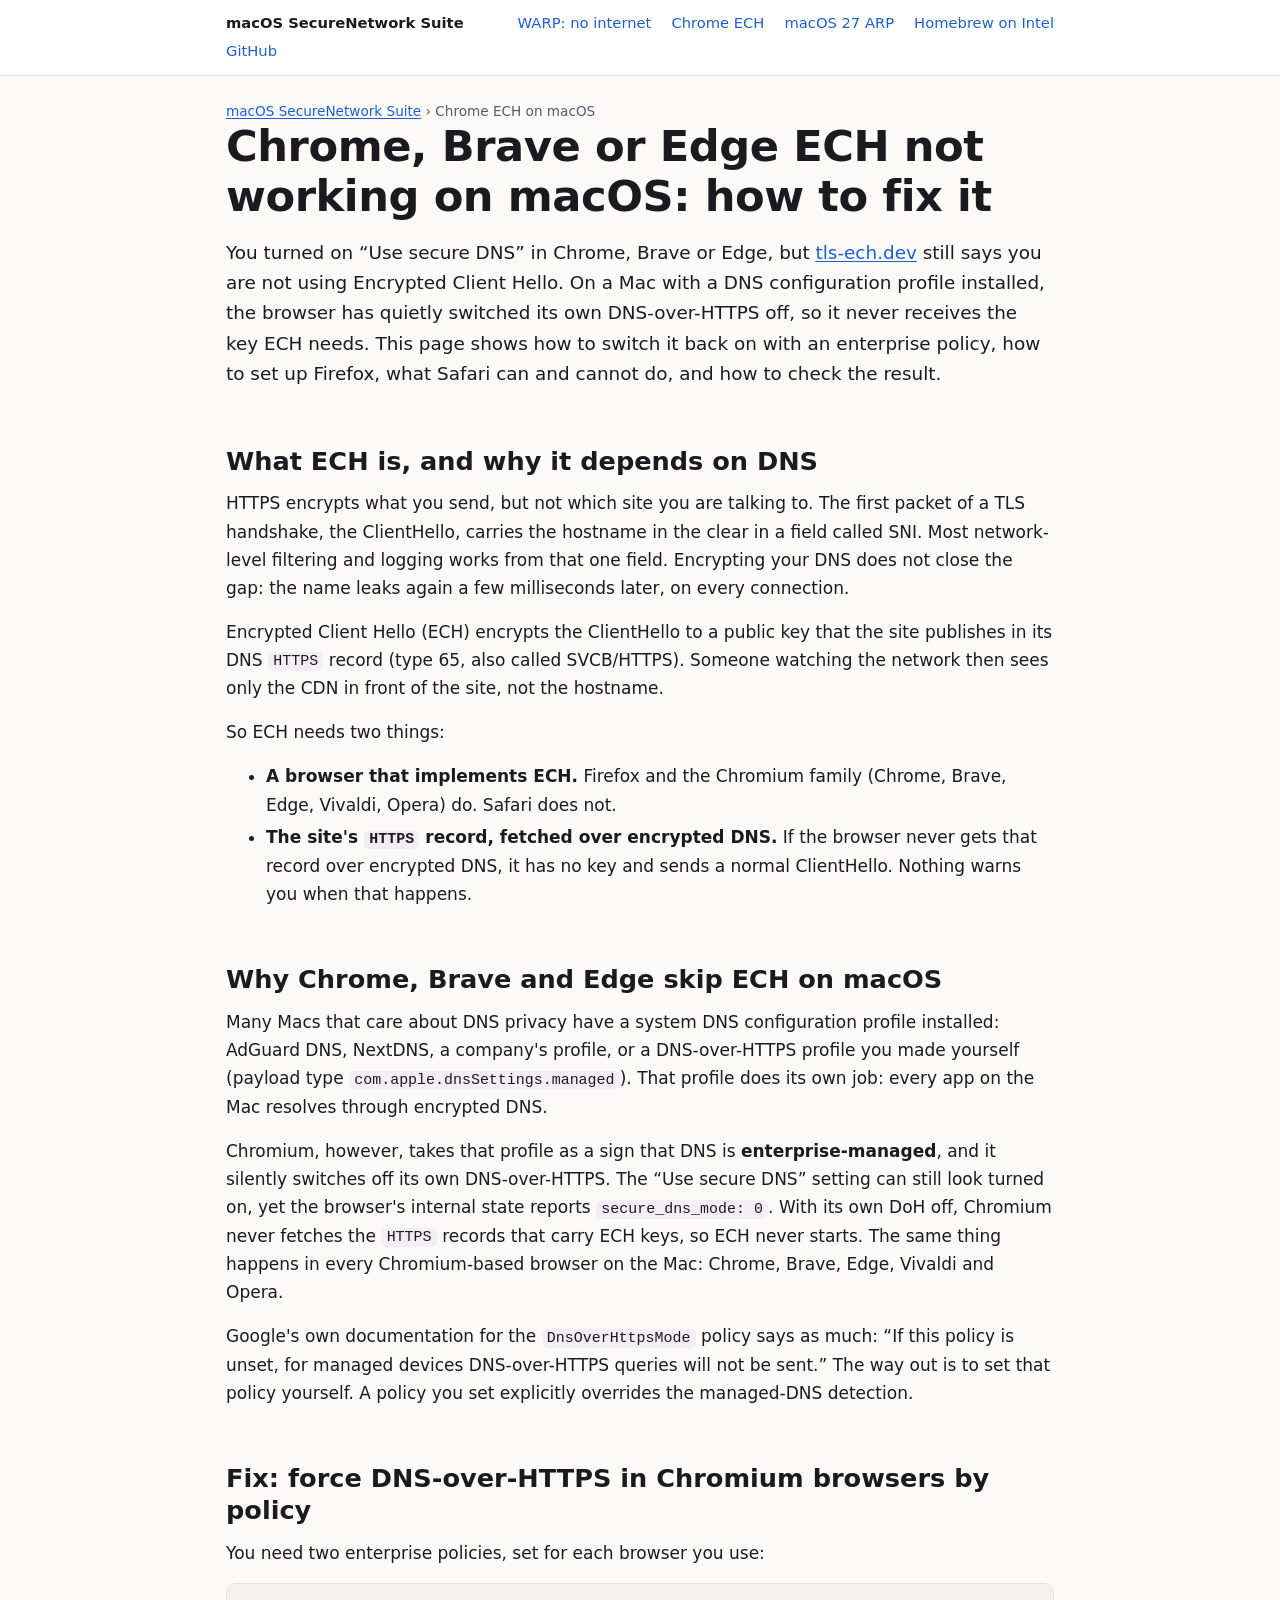
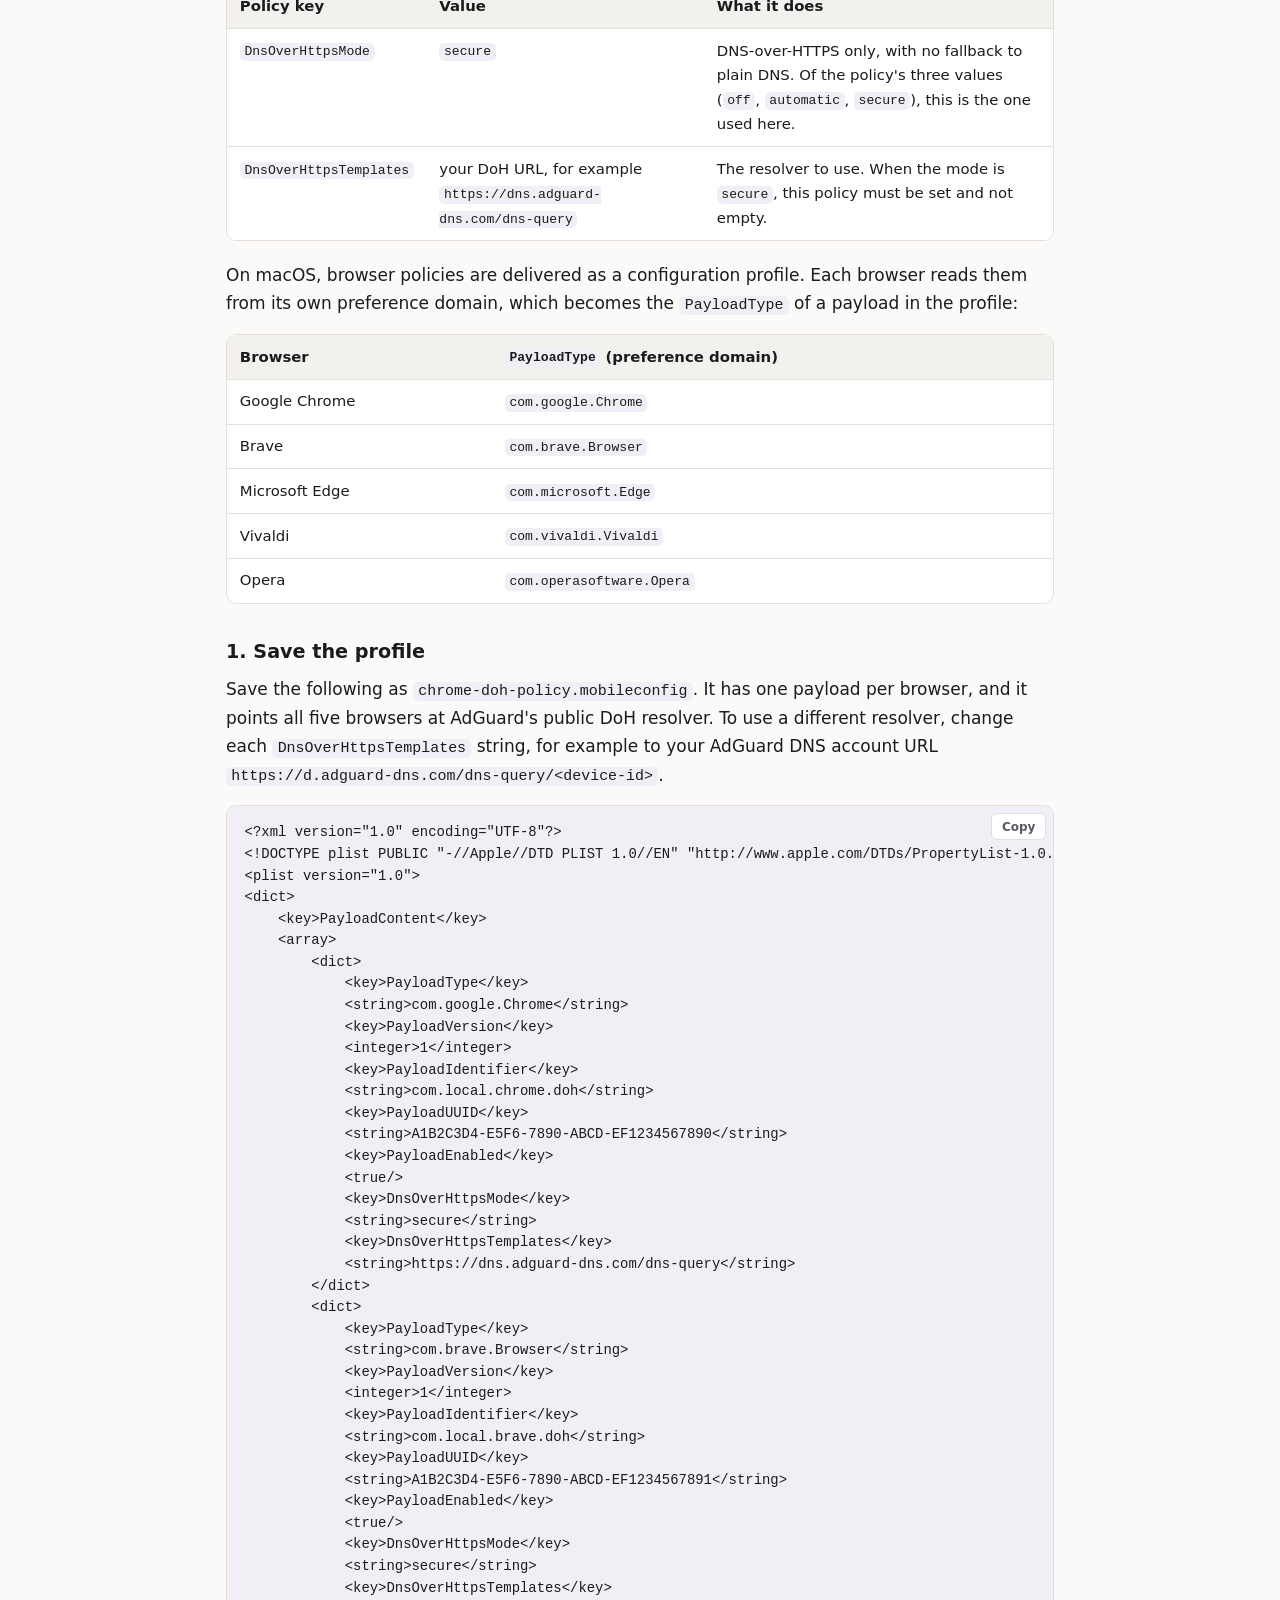
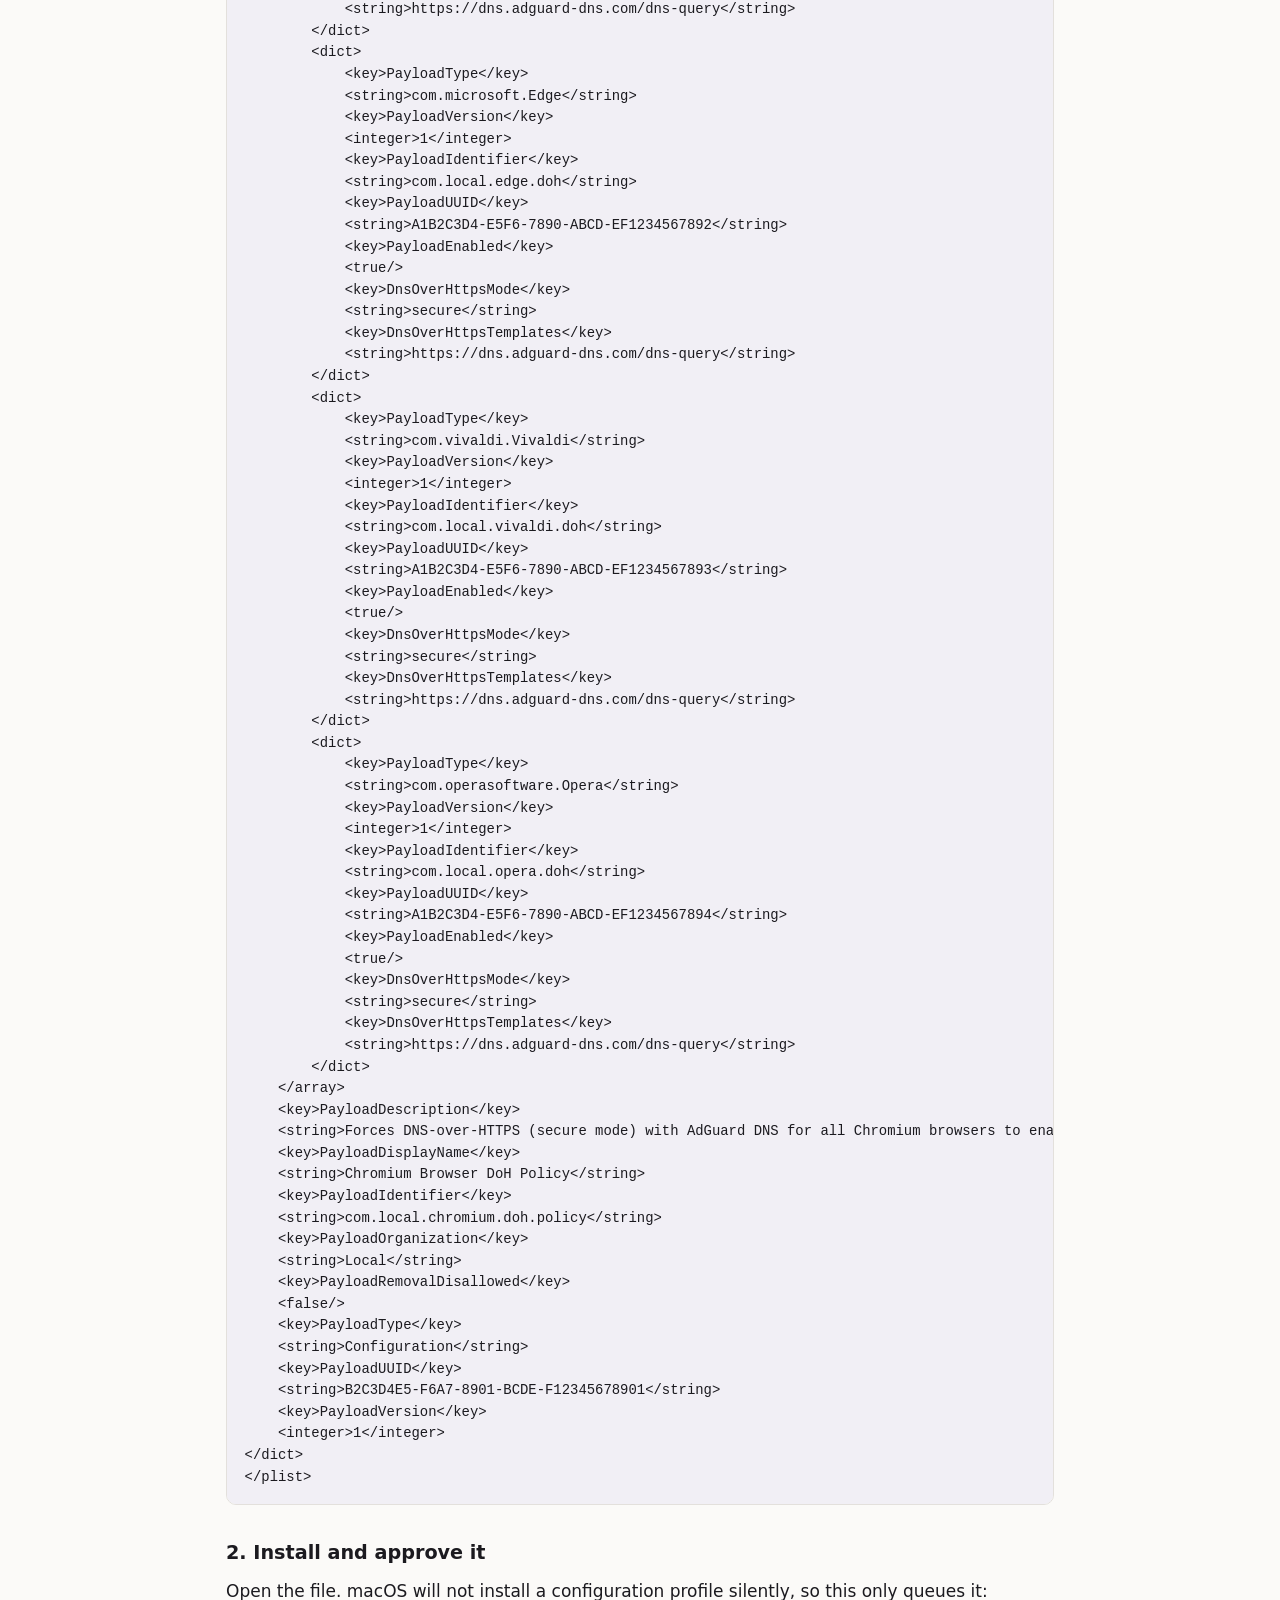
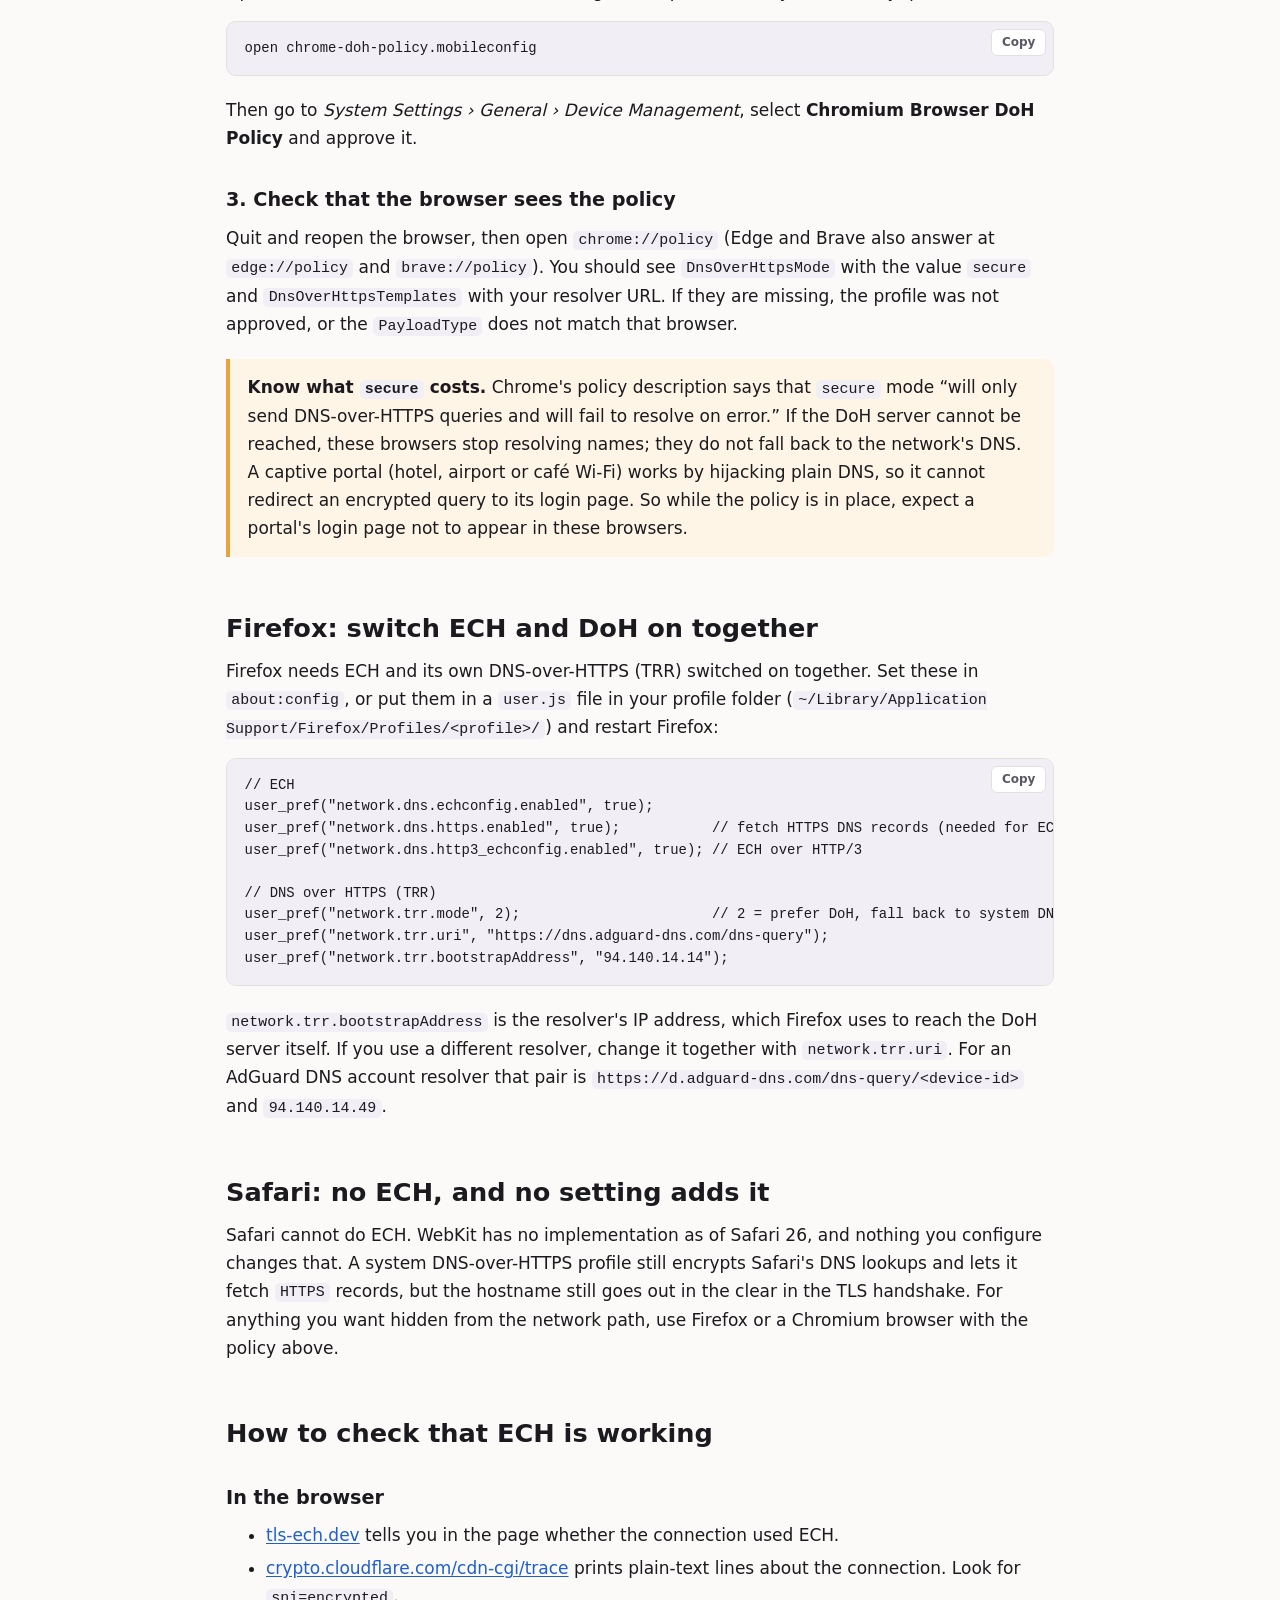
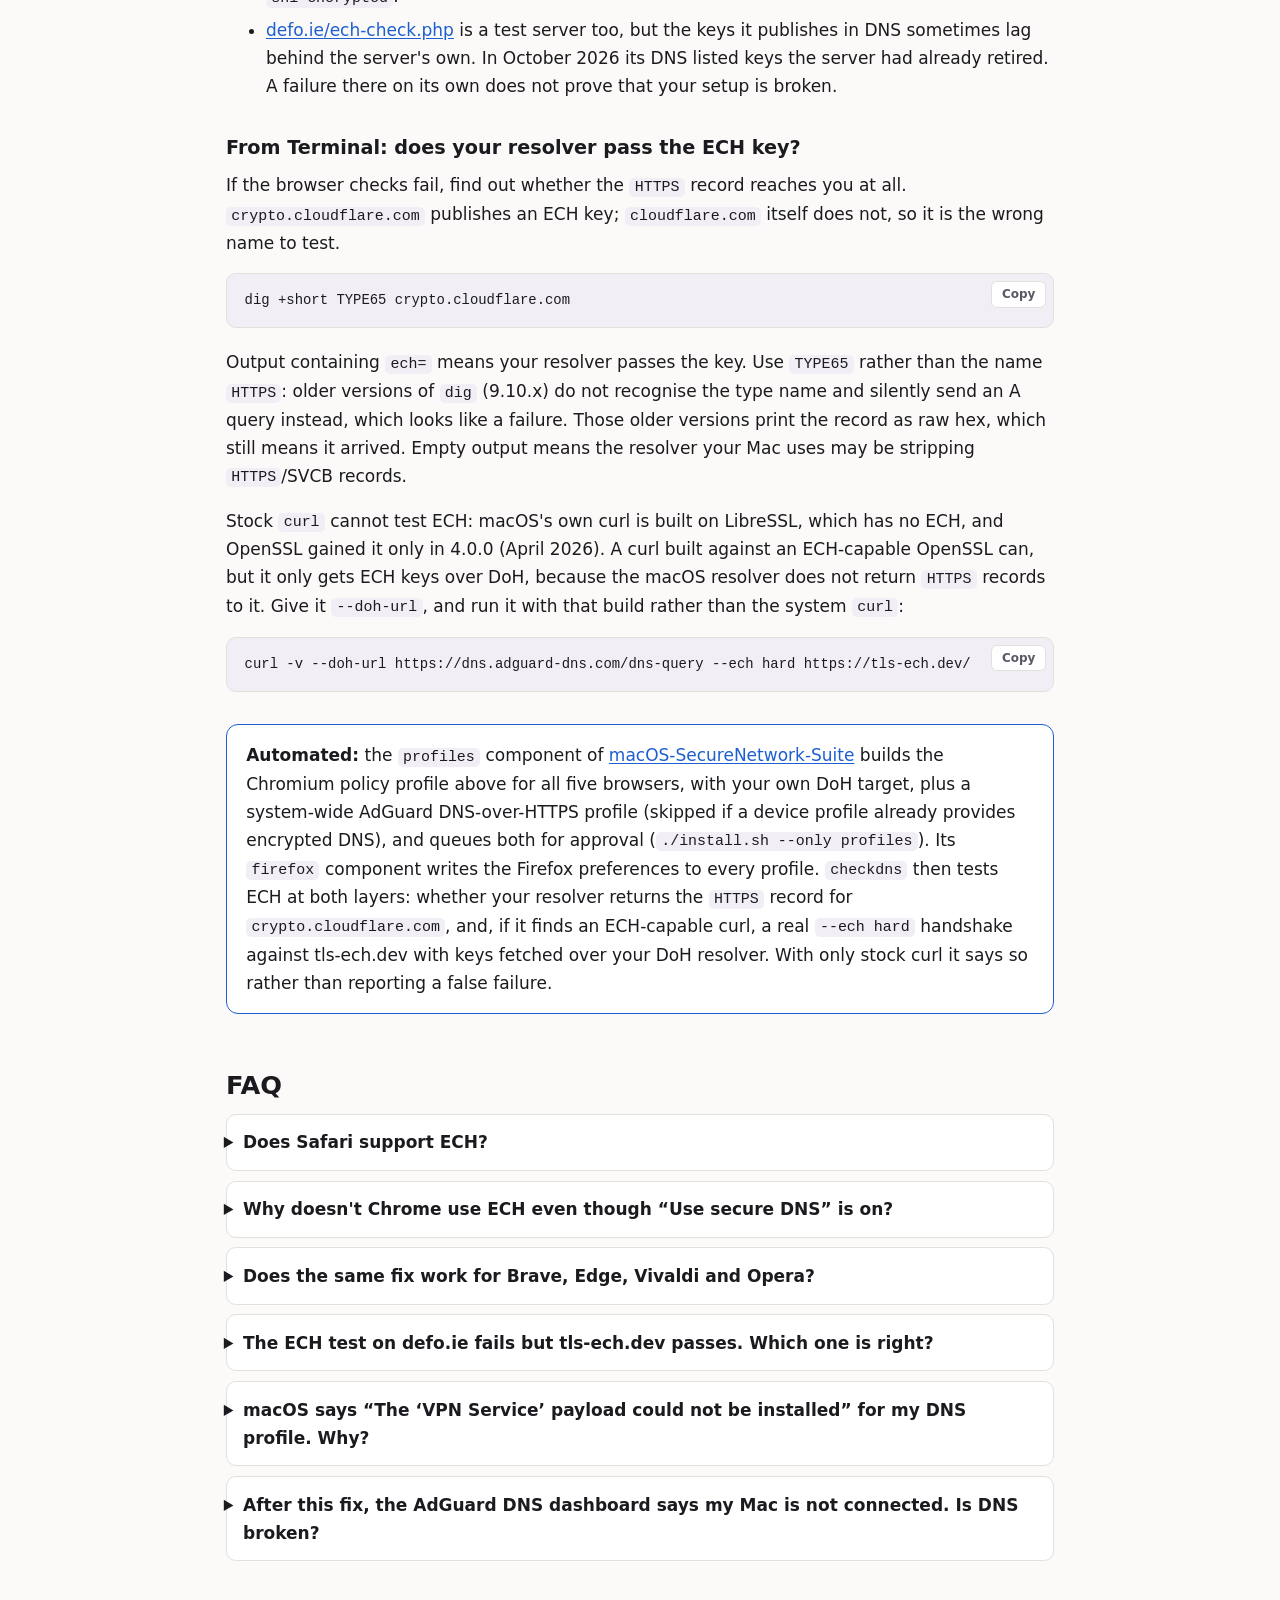
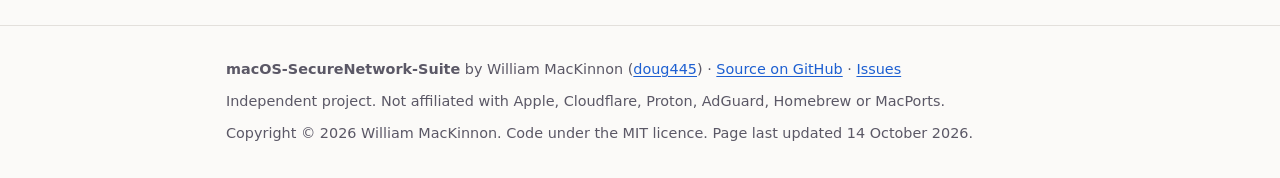
==== commit fc6f83cb: "ECH guide: OpenSSL 4.0.0 shipped ECH; macOS curl is LibreSSL Co-Authored-By: Claude Opus 5.5 <norepl" ====
--- a/chrome-ech-not-working-macos/index.html
+++ b/chrome-ech-not-working-macos/index.html
@@ -317,7 +317,7 @@
 <p>If the browser checks fail, find out whether the <code>HTTPS</code> record reaches you at all. <code>crypto.cloudflare.com</code> publishes an ECH key; <code>cloudflare.com</code> itself does not, so it is the wrong name to test.</p>
 <div class="codeblock"><pre><code>dig +short TYPE65 crypto.cloudflare.com</code></pre></div>
 <p>Output containing <code>ech=</code> means your resolver passes the key. Use <code>TYPE65</code> rather than the name <code>HTTPS</code>: older versions of <code>dig</code> (9.10.x) do not recognise the type name and silently send an A query instead, which looks like a failure. Those older versions print the record as raw hex, which still means it arrived. Empty output means the resolver your Mac uses may be stripping <code>HTTPS</code>/SVCB records.</p>
-<p>Stock <code>curl</code> cannot test ECH: no released OpenSSL implements it. A curl built against an ECH-capable OpenSSL can, but it only gets ECH keys over DoH, because the macOS resolver does not return <code>HTTPS</code> records to it. Give it <code>--doh-url</code>, and run it with that build rather than the system <code>curl</code>:</p>
+<p>Stock <code>curl</code> cannot test ECH: macOS's own curl is built on LibreSSL, which has no ECH, and OpenSSL gained it only in 4.0.0 (April 2026). A curl built against an ECH-capable OpenSSL can, but it only gets ECH keys over DoH, because the macOS resolver does not return <code>HTTPS</code> records to it. Give it <code>--doh-url</code>, and run it with that build rather than the system <code>curl</code>:</p>
 <div class="codeblock"><pre><code>curl -v --doh-url https://dns.adguard-dns.com/dns-query --ech hard https://tls-ech.dev/</code></pre></div>
 
 <div class="tool"><p><strong>Automated:</strong> the <code>profiles</code> component of <a href="https://github.com/doug445/macOS-SecureNetwork-Suite">macOS-SecureNetwork-Suite</a> builds the Chromium policy profile above for all five browsers, with your own DoH target, plus a system-wide AdGuard DNS-over-HTTPS profile (skipped if a device profile already provides encrypted DNS), and queues both for approval (<code>./install.sh --only profiles</code>). Its <code>firefox</code> component writes the Firefox preferences to every profile. <code>checkdns</code> then tests ECH at both layers: whether your resolver returns the <code>HTTPS</code> record for <code>crypto.cloudflare.com</code>, and, if it finds an ECH-capable curl, a real <code>--ech hard</code> handshake against tls-ech.dev with keys fetched over your DoH resolver. With only stock curl it says so rather than reporting a false failure.</p></div>
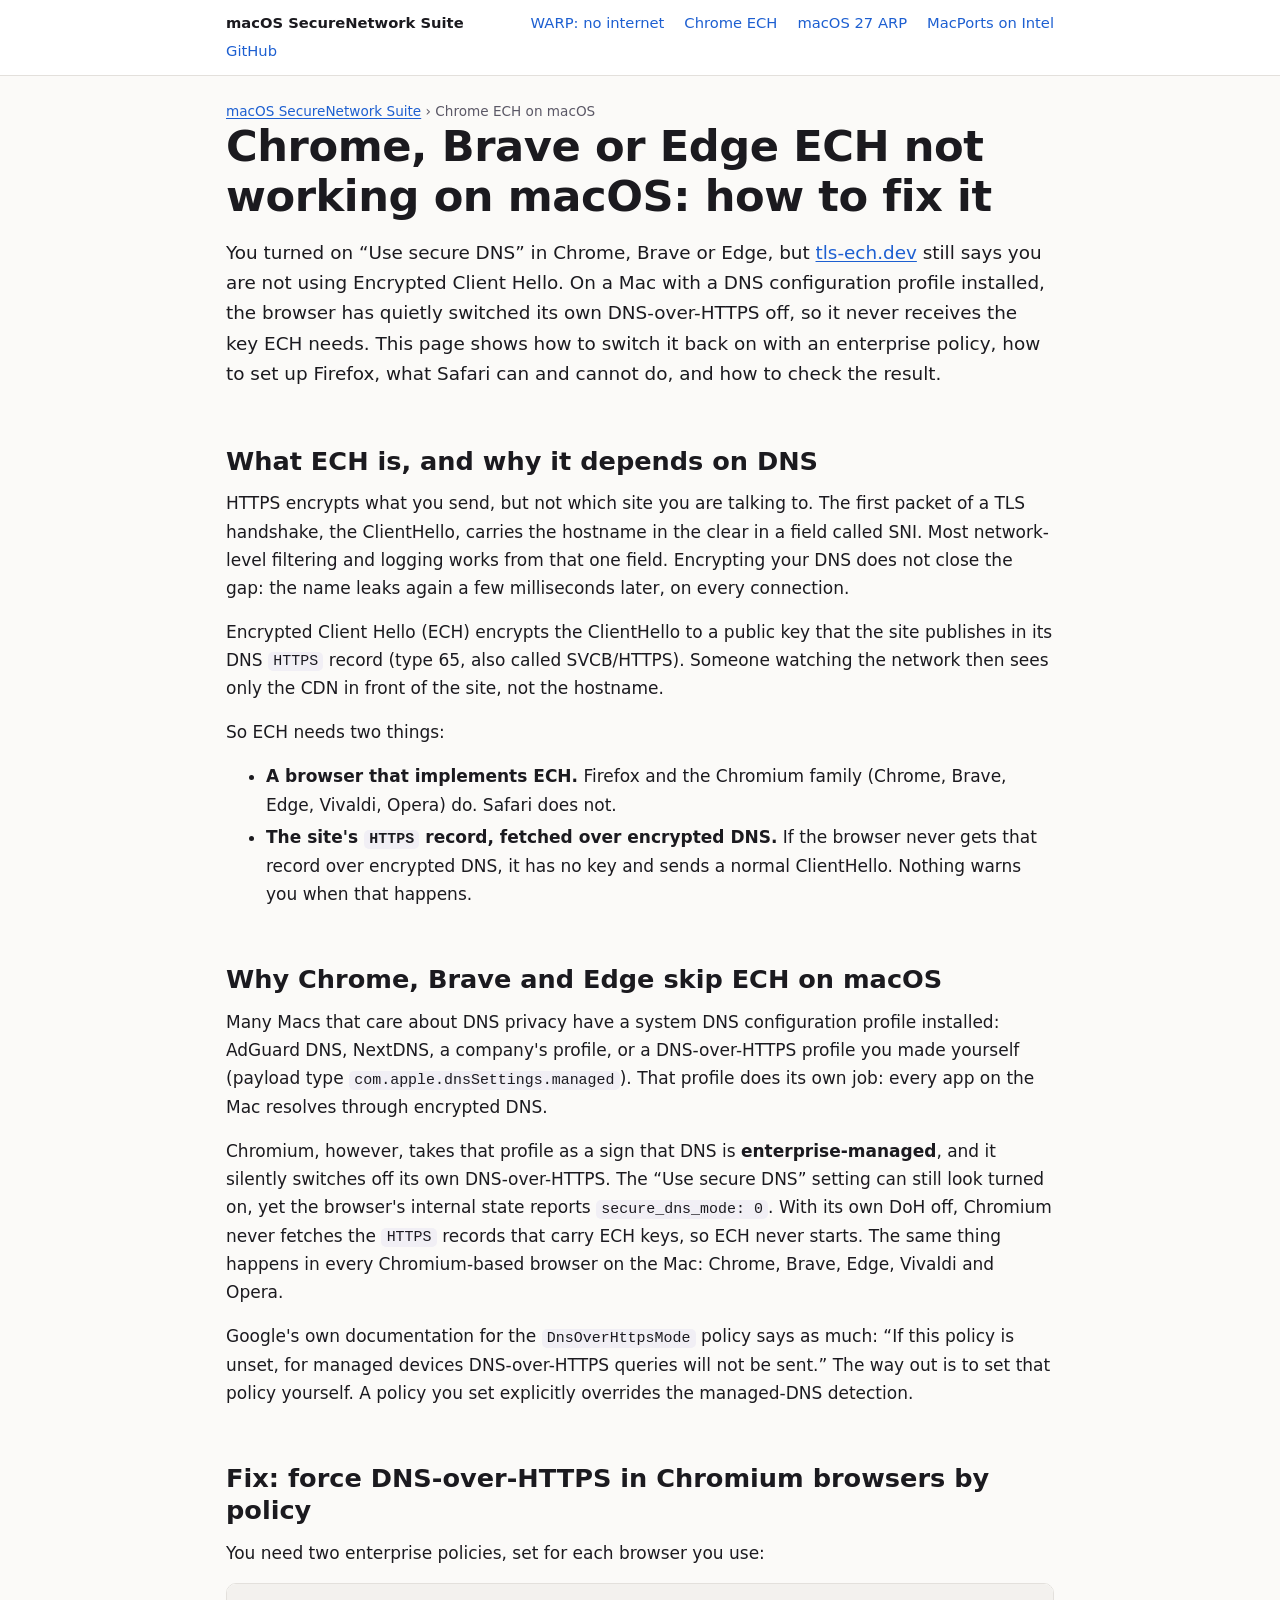
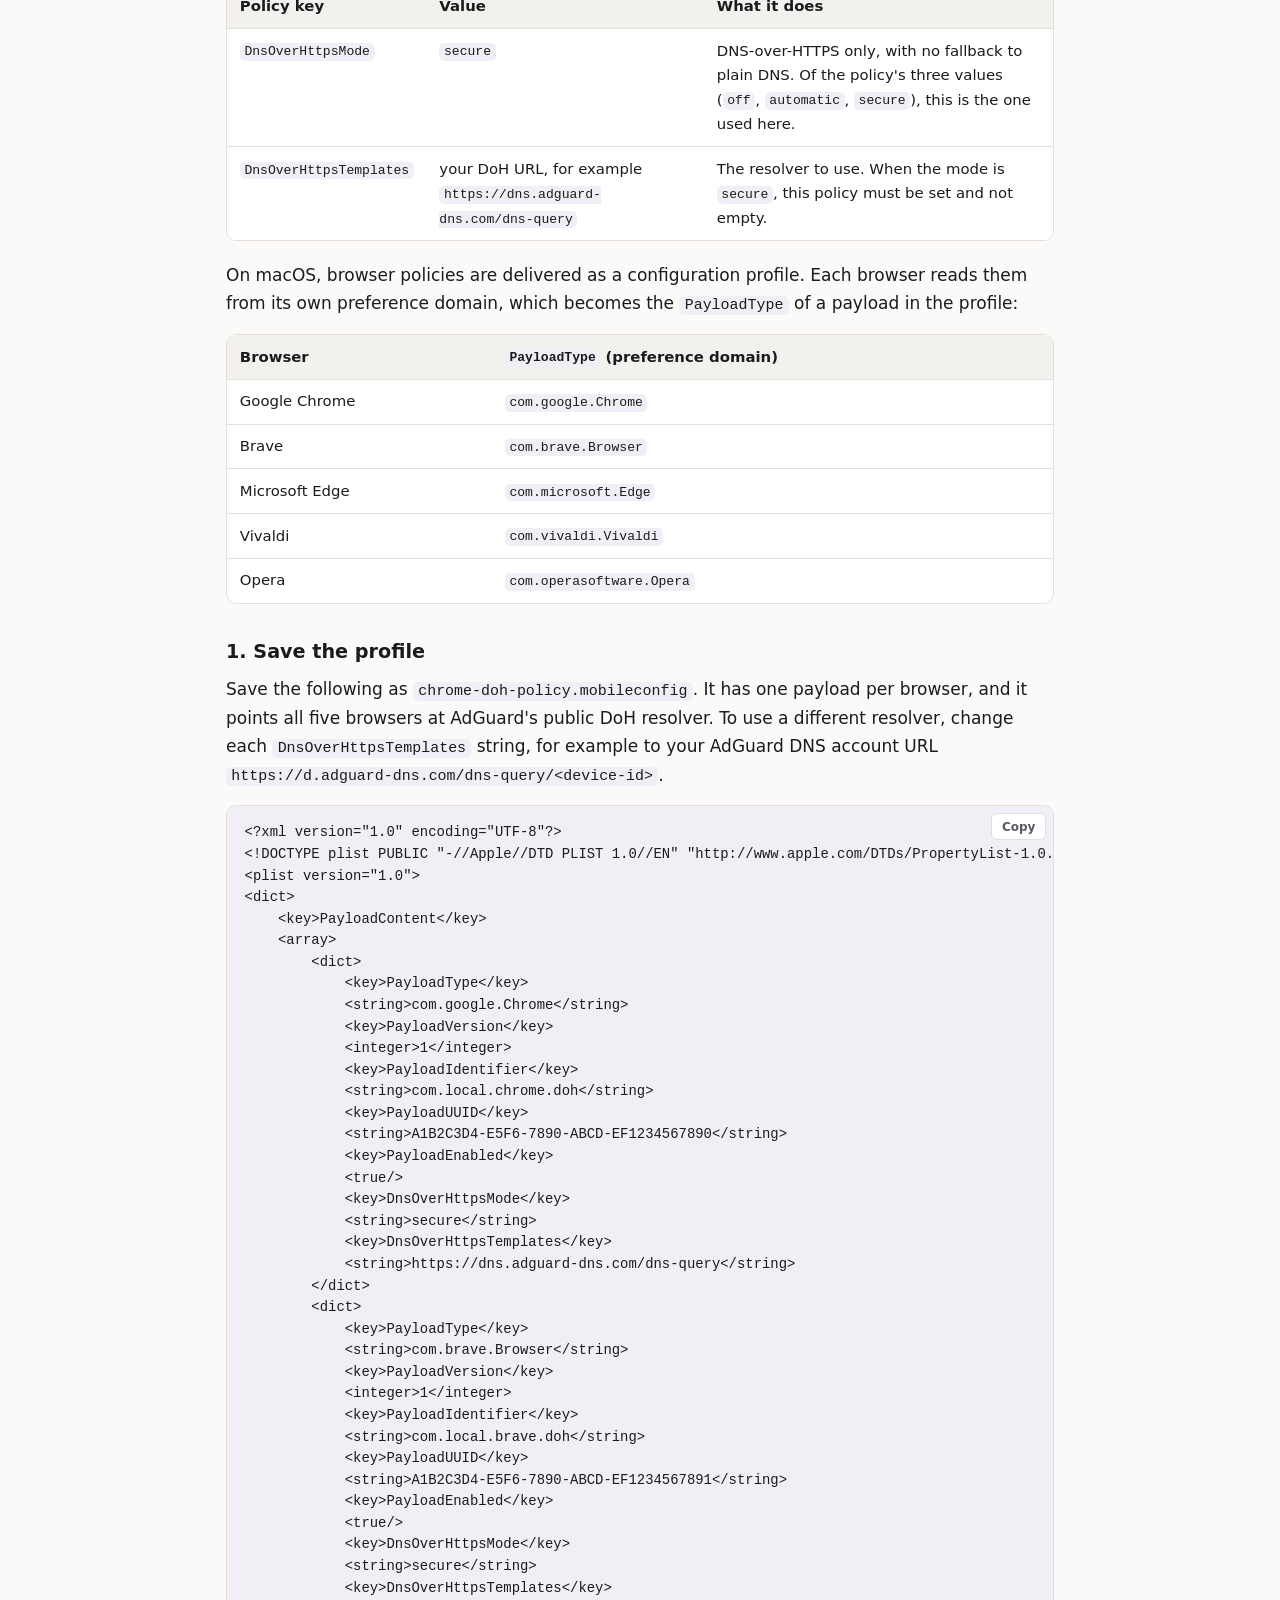
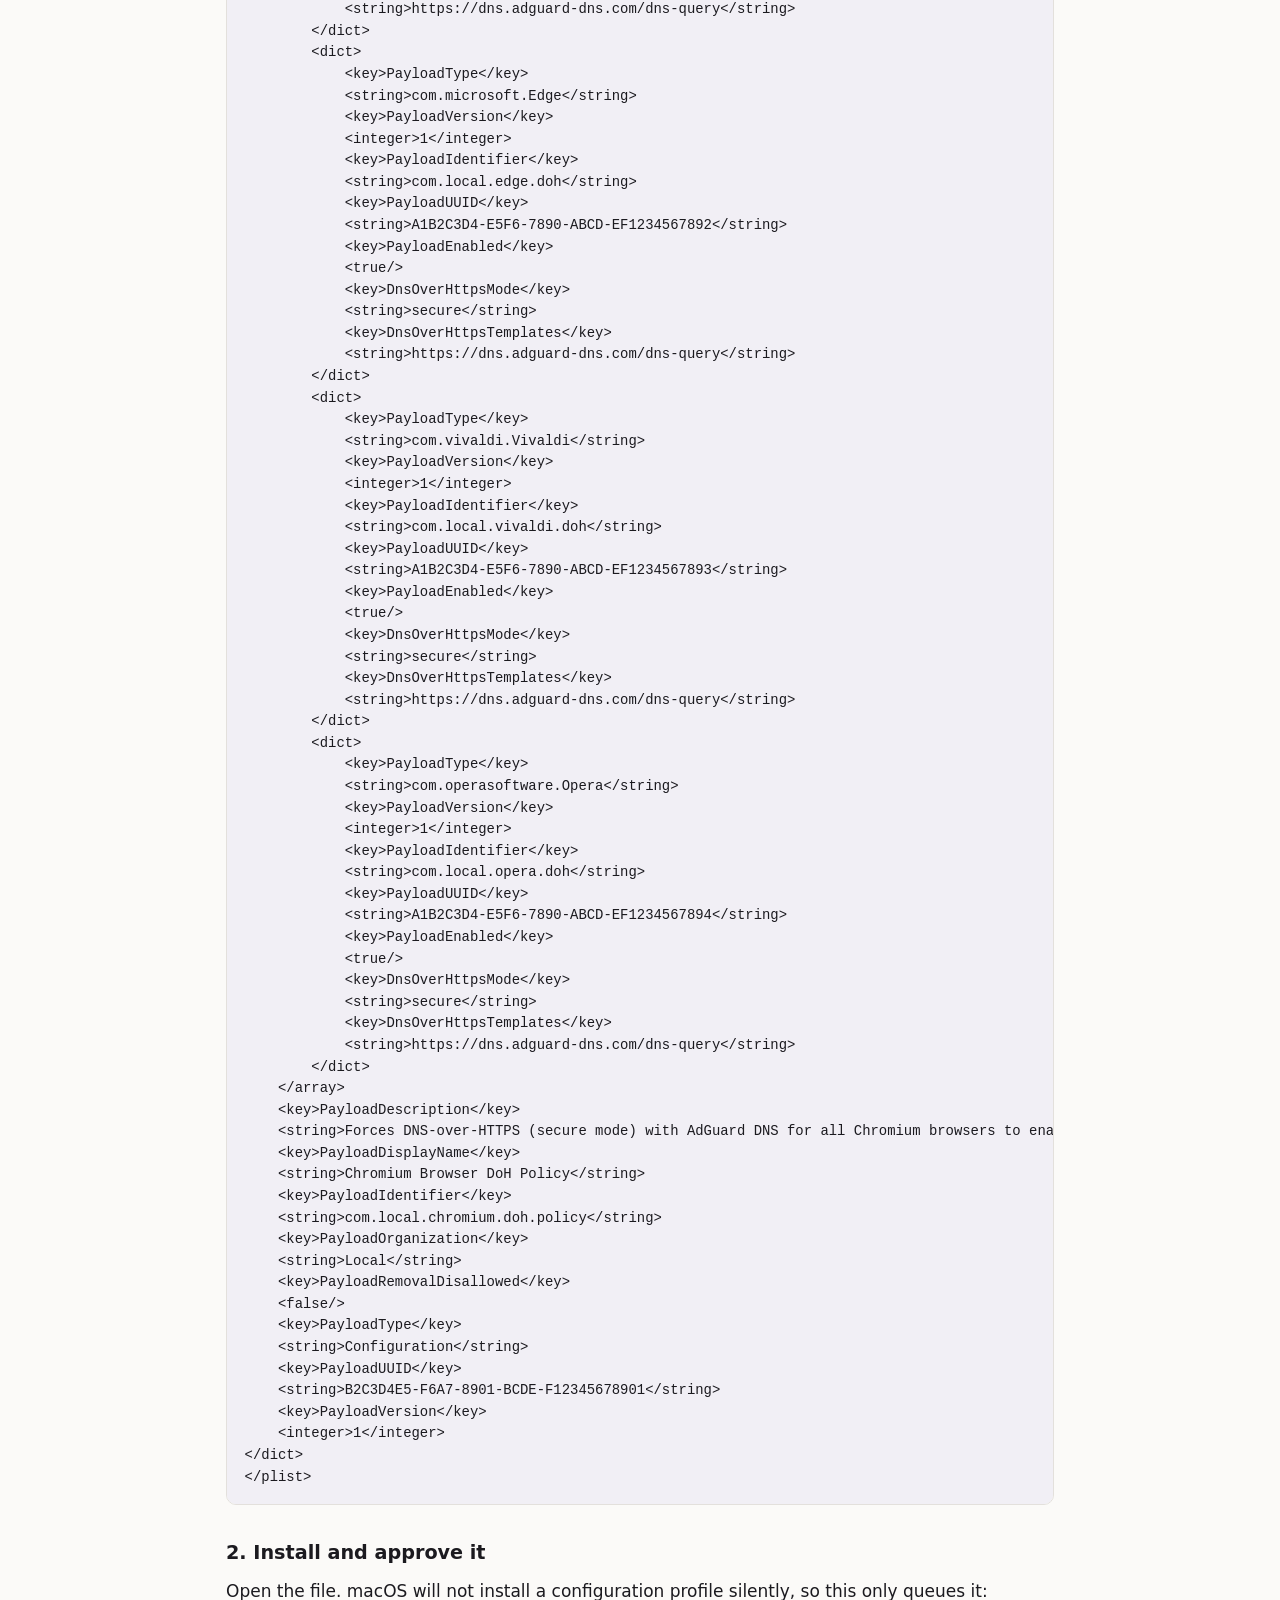
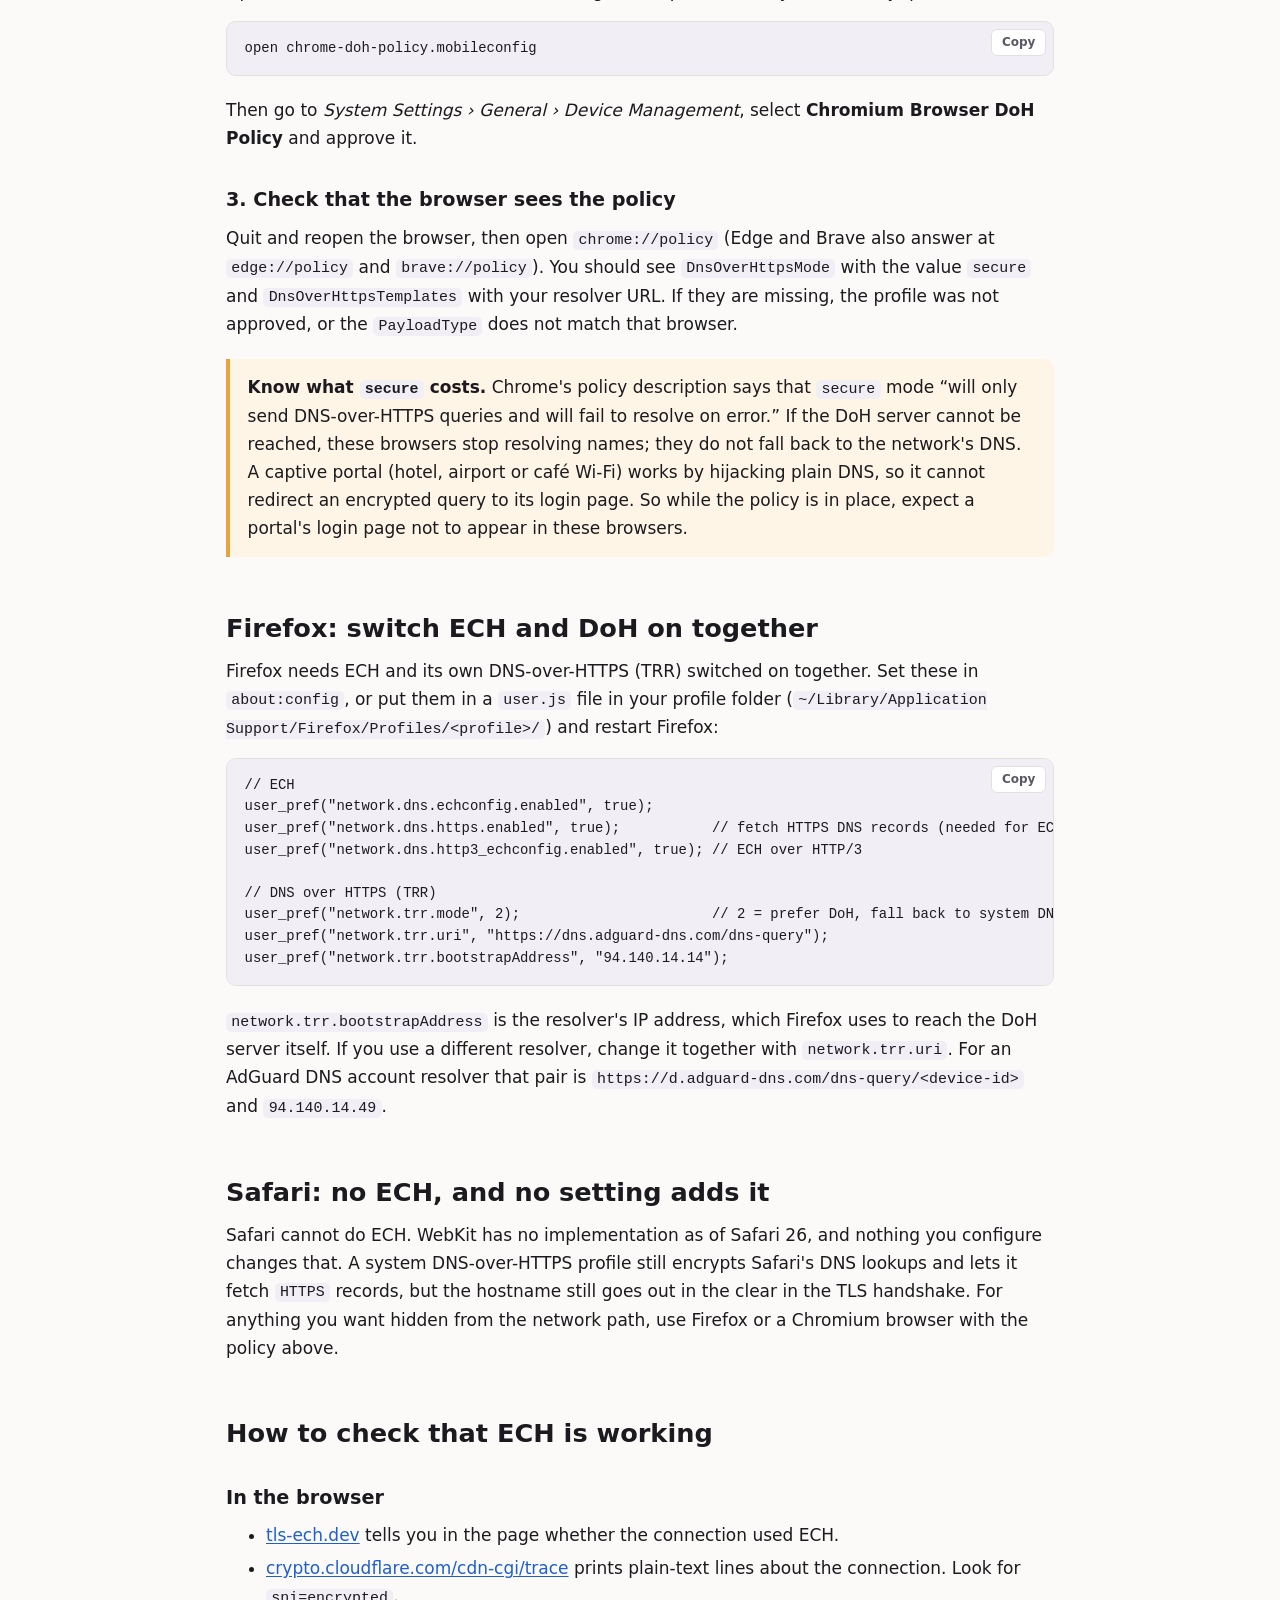
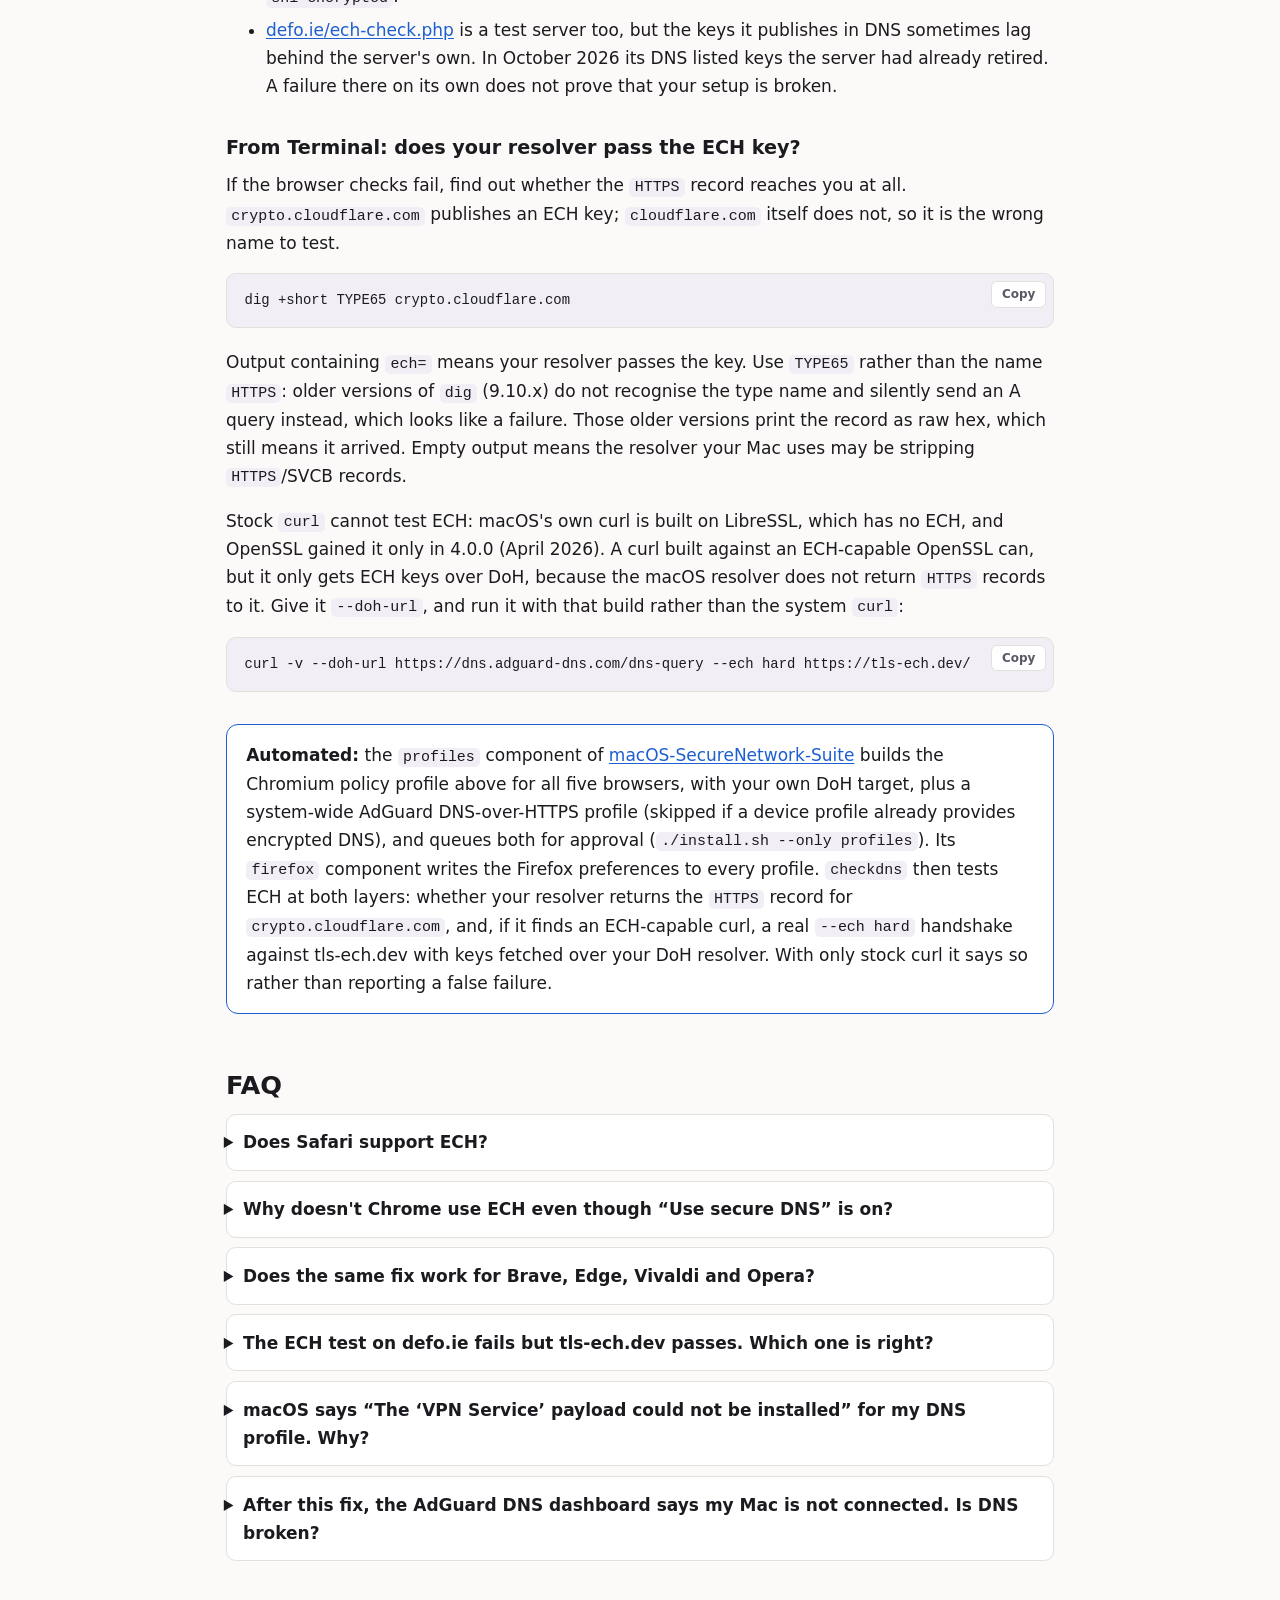
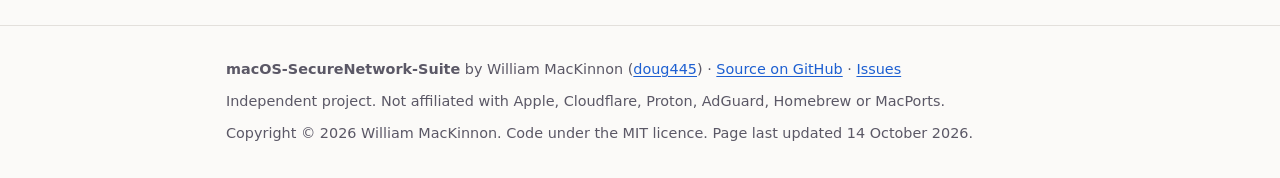
==== commit f979799d: "Site: top-bar link reads MacPorts on Intel Co-Authored-By: Claude Opus 5.5 (1M context) <noreply@ant" ====
--- a/chrome-ech-not-working-macos/index.html
+++ b/chrome-ech-not-working-macos/index.html
@@ -128,7 +128,7 @@
     <a href="../cloudflare-warp-connected-no-internet-mac/">WARP: no internet</a>
     <a href="../chrome-ech-not-working-macos/">Chrome ECH</a>
     <a href="../macos-27-arp-table-empty/">macOS 27 ARP</a>
-    <a href="../homebrew-intel-mac-macports/">Homebrew on Intel</a>
+    <a href="../homebrew-intel-mac-macports/">MacPorts on Intel</a>
     <a href="https://github.com/doug445/macOS-SecureNetwork-Suite">GitHub</a>
   </div>
 </nav>
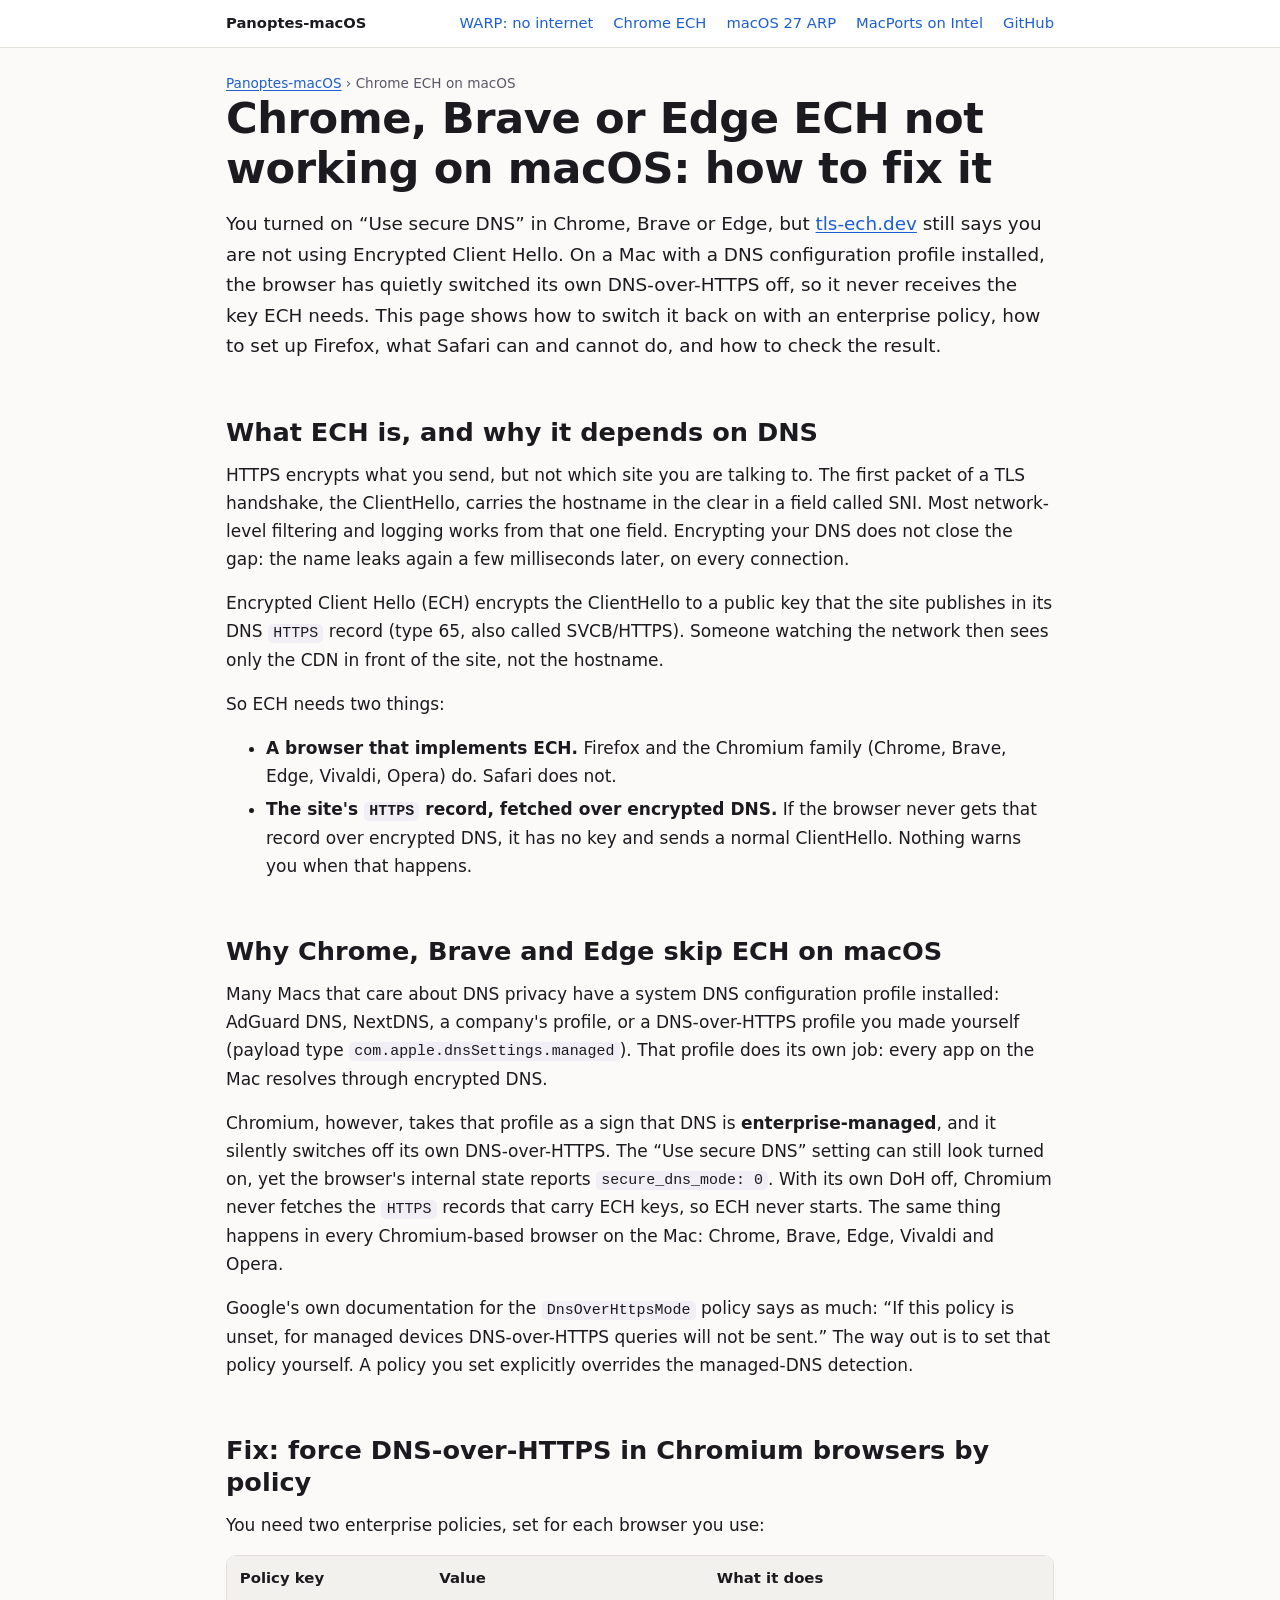
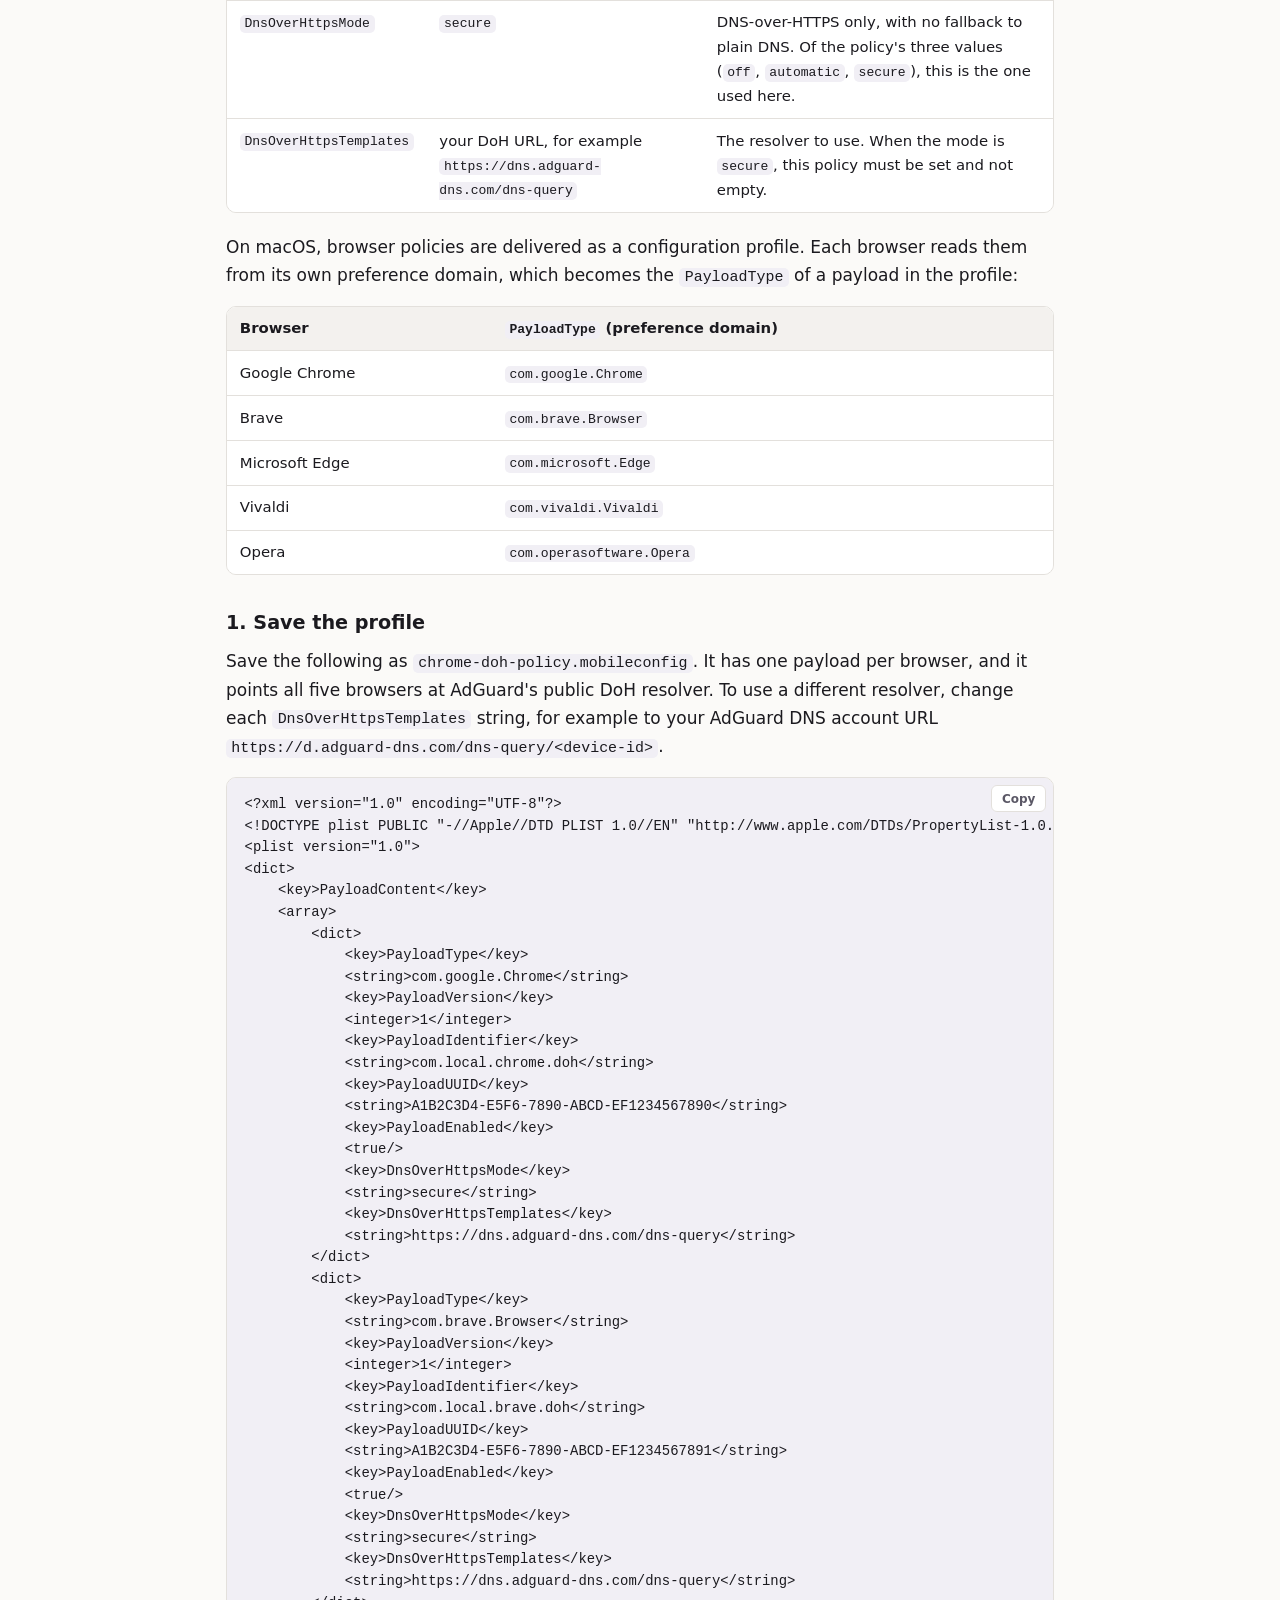
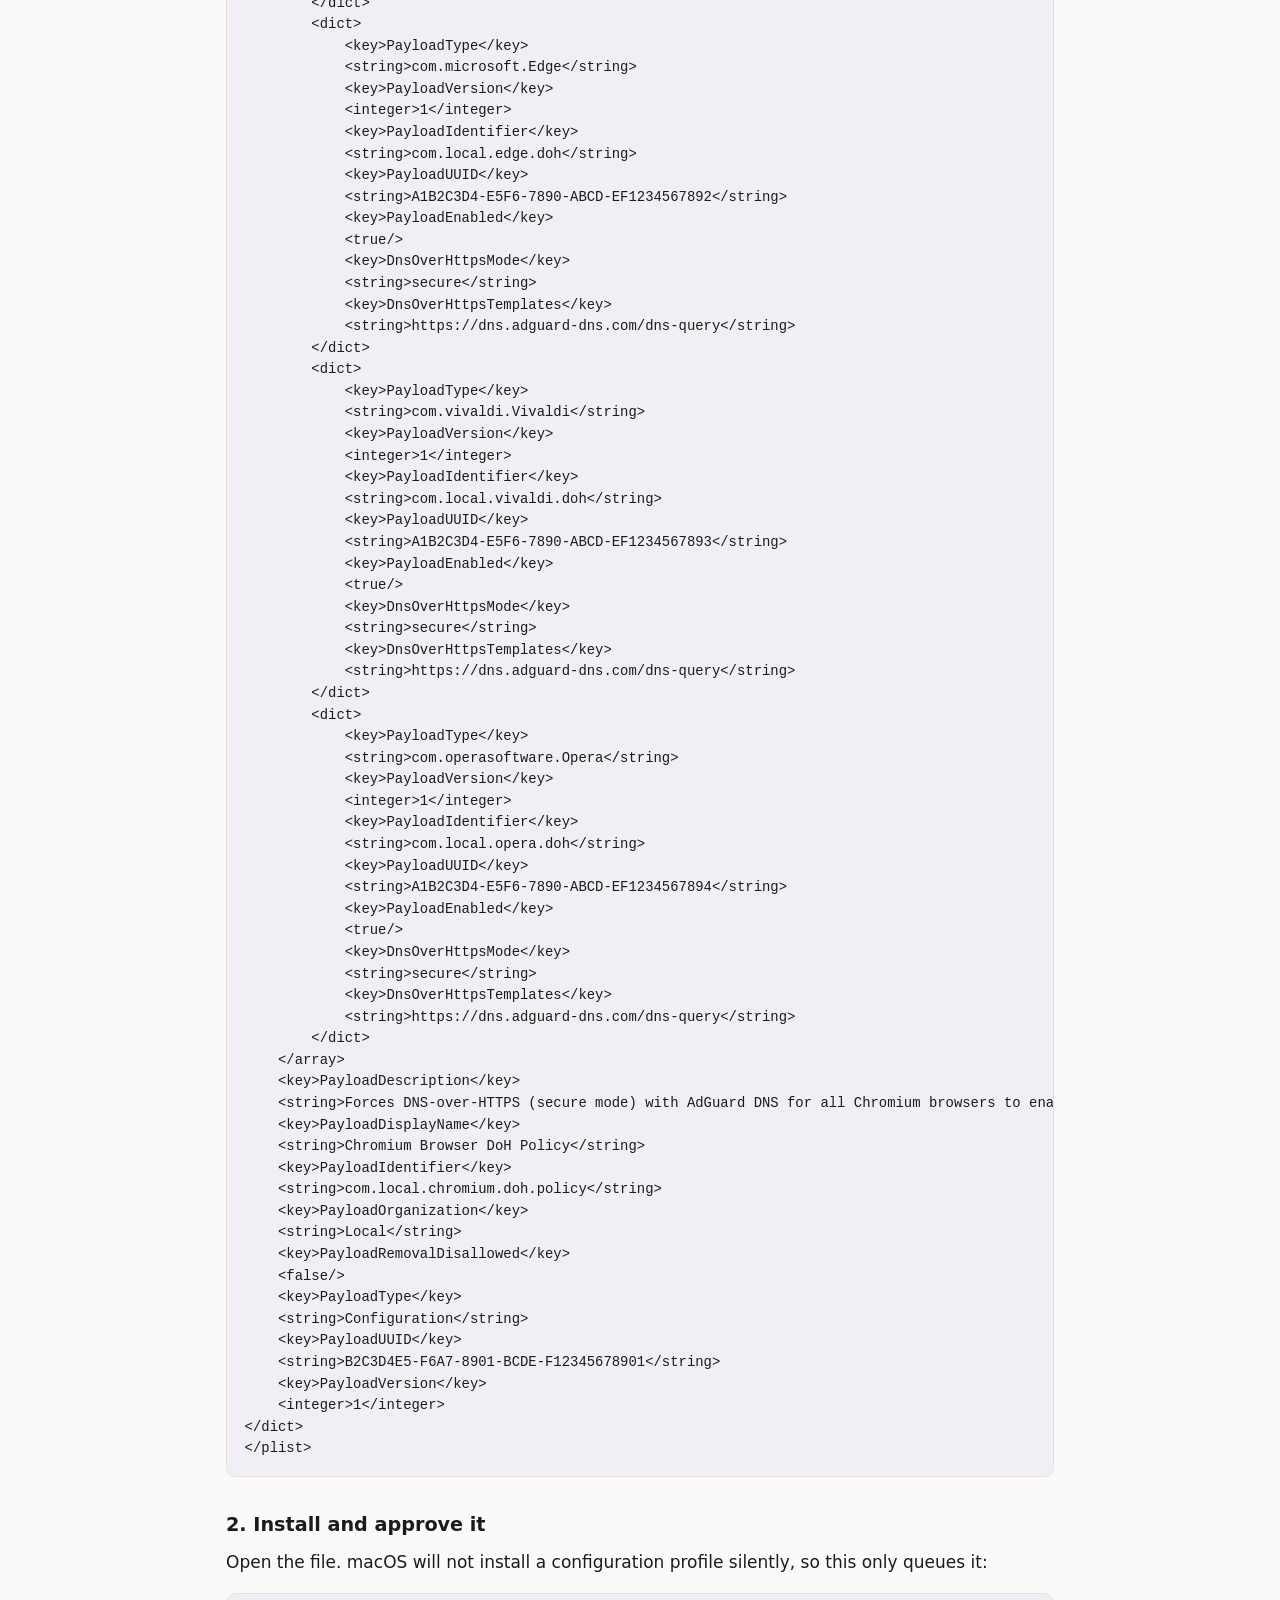
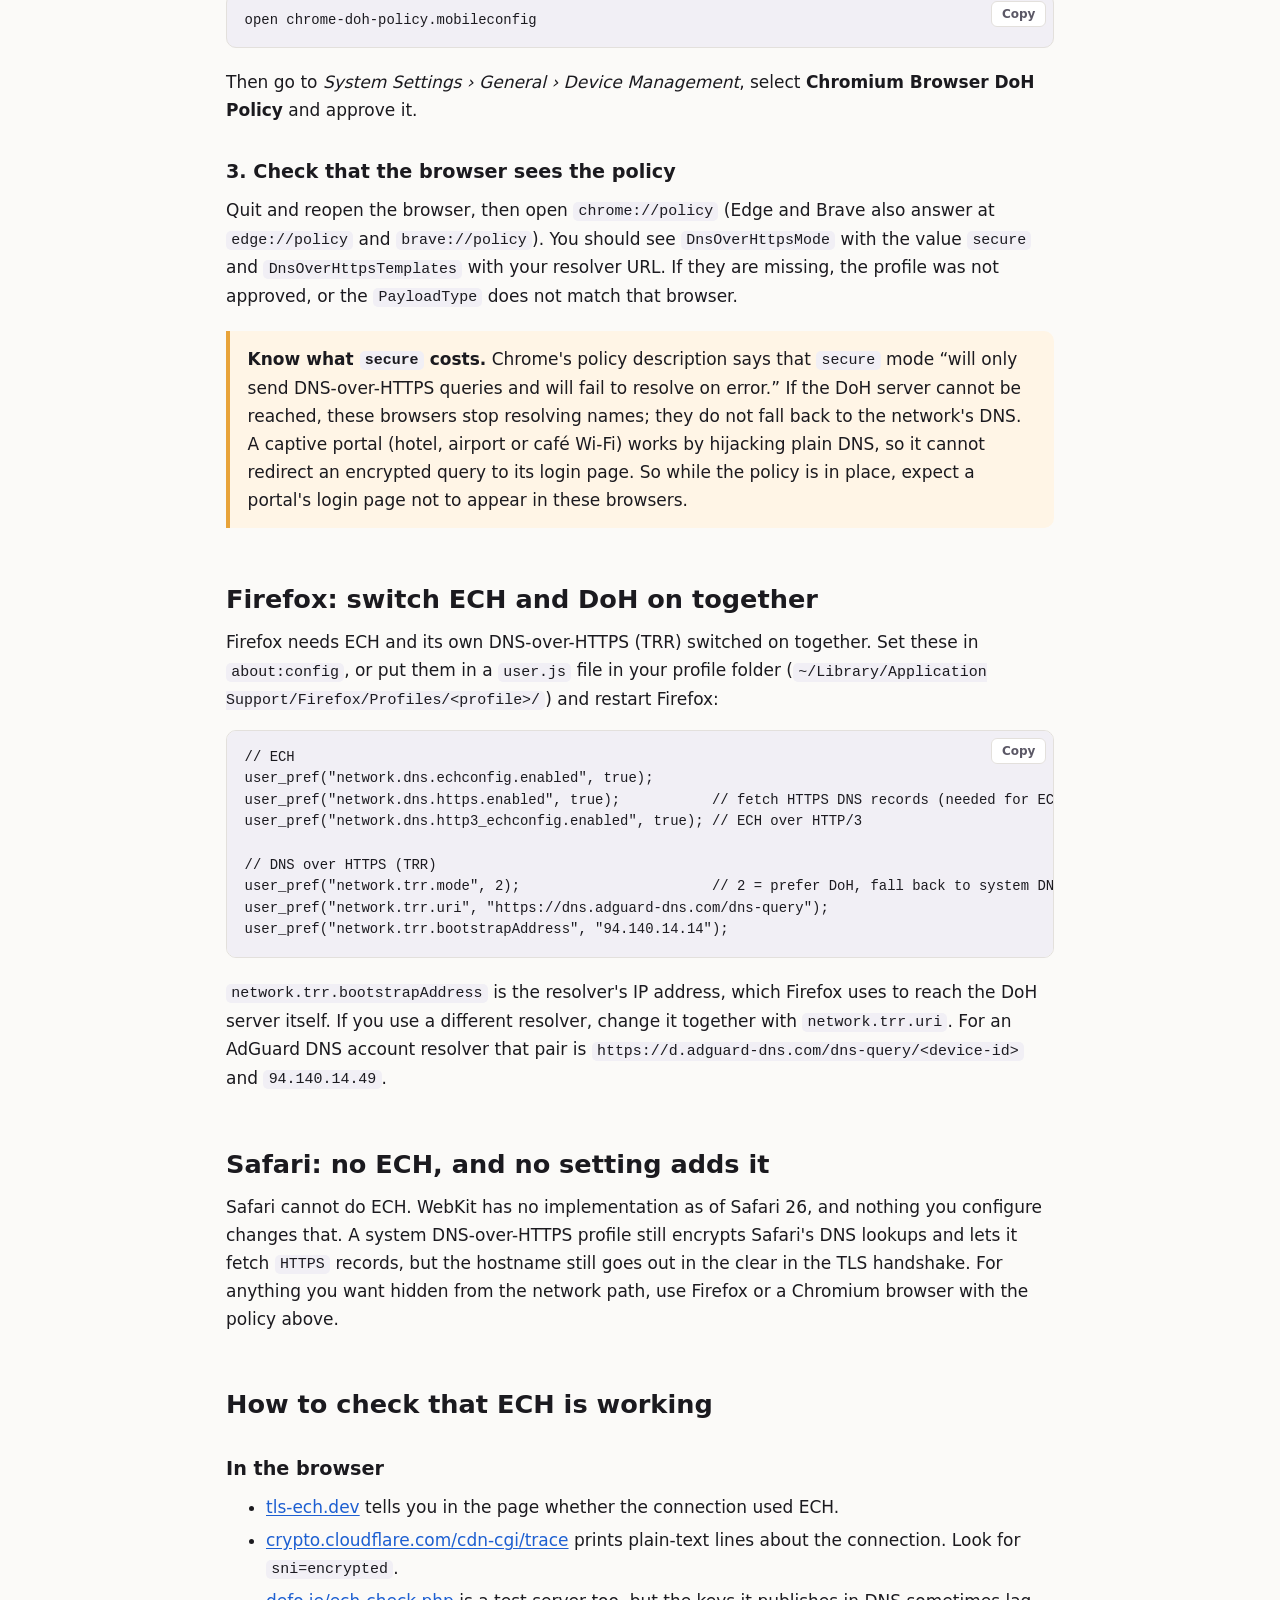
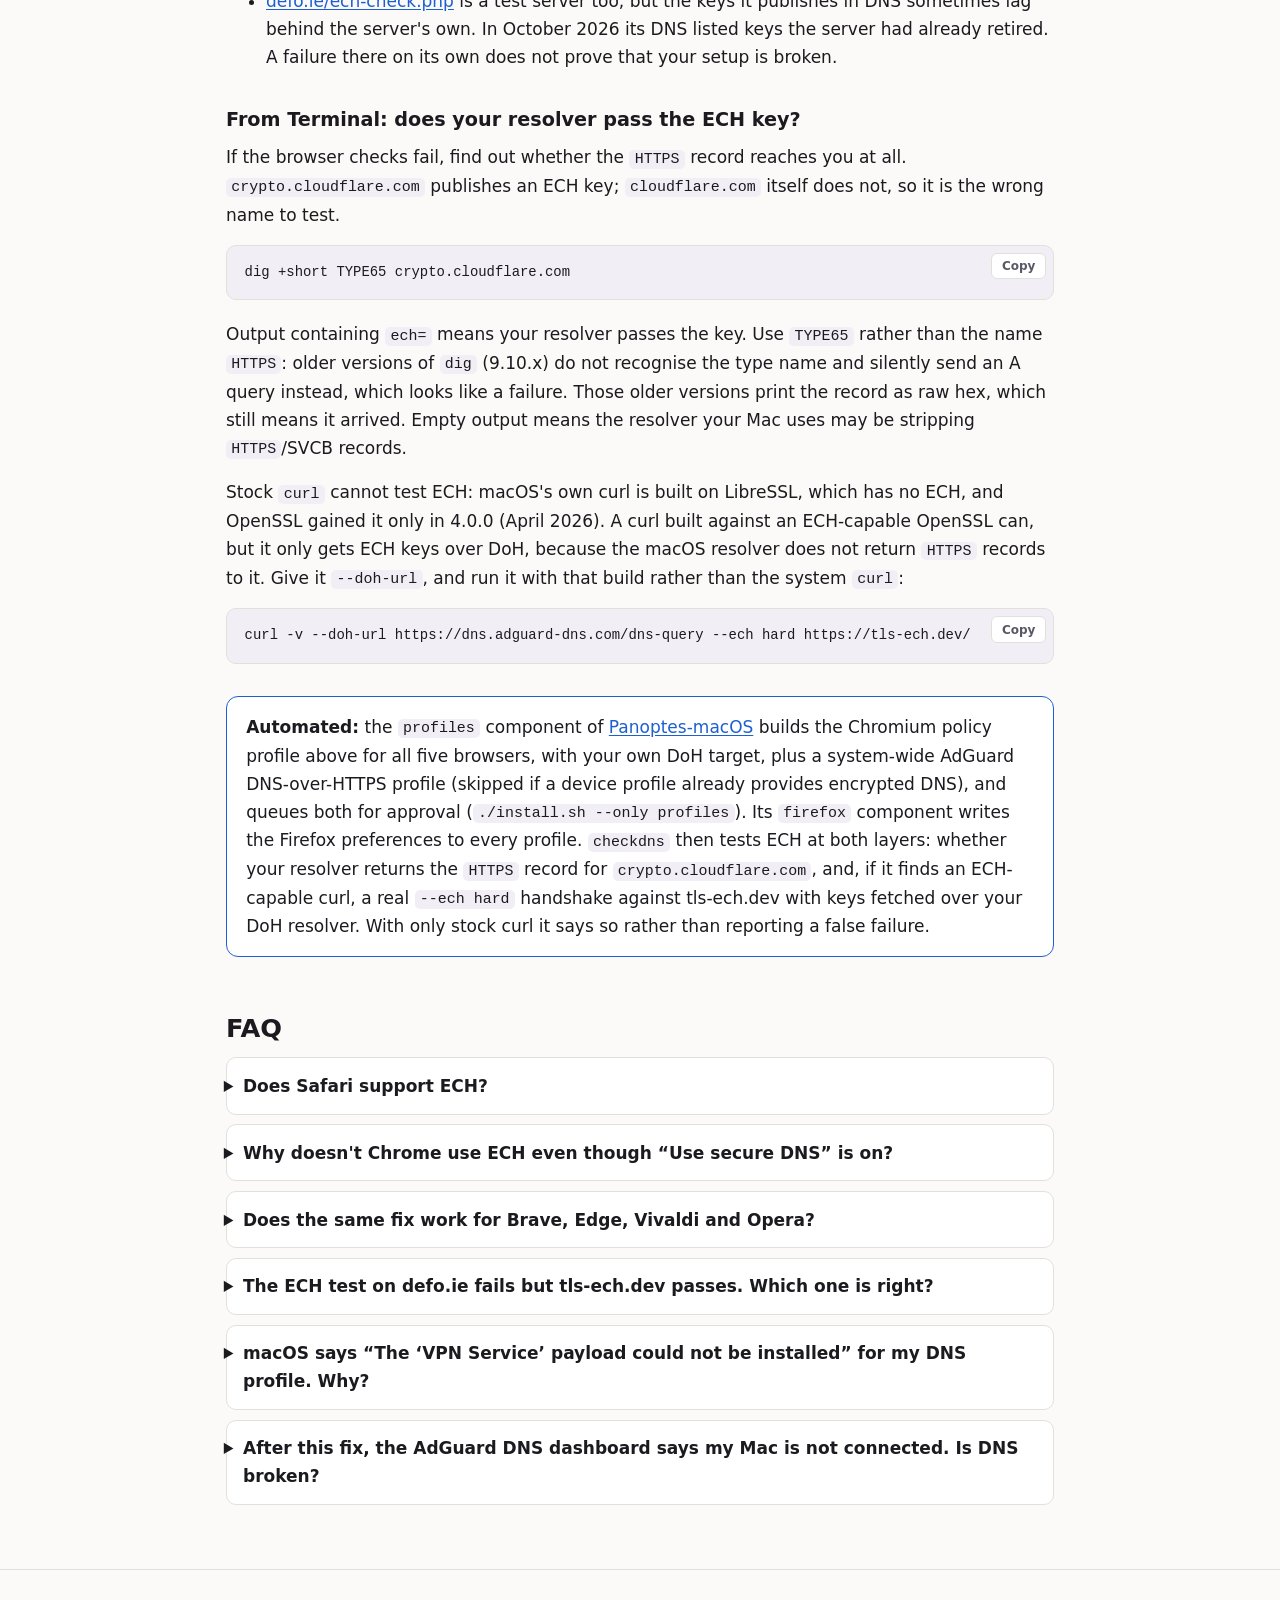
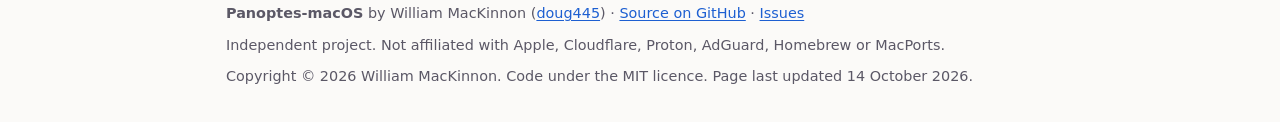
==== commit 0980a2da: "Site: rename to Panoptes-macOS, logo and card, v4.2.0 Co-Authored-By: Claude Fable 5.1 <noreply@anth" ====
--- a/chrome-ech-not-working-macos/index.html
+++ b/chrome-ech-not-working-macos/index.html
@@ -5,17 +5,17 @@
 <meta name="viewport" content="width=device-width, initial-scale=1">
 <title>Chrome ECH not working on Mac? Fix managed secure DNS</title>
 <meta name="description" content="Chrome, Brave and Edge on macOS turn off their own secure DNS when a DNS profile is installed, so ECH never starts. Force DoH by policy and verify it works.">
-<link rel="canonical" href="https://doug445.github.io/macOS-SecureNetwork-Suite/chrome-ech-not-working-macos/">
+<link rel="canonical" href="https://doug445.github.io/Panoptes-macOS/chrome-ech-not-working-macos/">
 <meta name="author" content="William MacKinnon">
 <meta name="robots" content="index, follow, max-image-preview:large">
 <meta name="color-scheme" content="light dark">
 <link rel="stylesheet" href="../style.css">
 <meta property="og:type" content="article">
-<meta property="og:site_name" content="macOS SecureNetwork Suite">
+<meta property="og:site_name" content="Panoptes-macOS">
 <meta property="og:title" content="Chrome ECH not working on Mac? Fix managed secure DNS">
 <meta property="og:description" content="Chrome, Brave and Edge on macOS turn off their own secure DNS when a DNS profile is installed, so ECH never starts. Force DoH by policy and verify it works.">
-<meta property="og:url" content="https://doug445.github.io/macOS-SecureNetwork-Suite/chrome-ech-not-working-macos/">
-<meta property="og:image" content="https://doug445.github.io/macOS-SecureNetwork-Suite/card.png">
+<meta property="og:url" content="https://doug445.github.io/Panoptes-macOS/chrome-ech-not-working-macos/">
+<meta property="og:image" content="https://doug445.github.io/Panoptes-macOS/card.png">
 <meta property="og:image:width" content="1200">
 <meta property="og:image:height" content="630">
 <meta property="article:published_time" content="2026-10-14">
@@ -31,17 +31,17 @@
       "description": "Chrome, Brave and Edge on macOS turn off their own secure DNS when a DNS profile is installed, so ECH never starts. Force DoH by policy and verify it works.",
       "datePublished": "2026-10-14",
       "dateModified": "2026-10-14",
-      "image": "https://doug445.github.io/macOS-SecureNetwork-Suite/card.png",
+      "image": "https://doug445.github.io/Panoptes-macOS/card.png",
       "author": {
         "@type": "Person",
         "name": "William MacKinnon",
         "url": "https://github.com/doug445"
       },
-      "mainEntityOfPage": "https://doug445.github.io/macOS-SecureNetwork-Suite/chrome-ech-not-working-macos/",
+      "mainEntityOfPage": "https://doug445.github.io/Panoptes-macOS/chrome-ech-not-working-macos/",
       "about": {
         "@type": "SoftwareApplication",
-        "name": "macOS-SecureNetwork-Suite",
-        "url": "https://doug445.github.io/macOS-SecureNetwork-Suite/",
+        "name": "Panoptes-macOS",
+        "url": "https://doug445.github.io/Panoptes-macOS/",
         "applicationCategory": "SecurityApplication",
         "operatingSystem": "macOS"
       }
@@ -52,14 +52,14 @@
         {
           "@type": "ListItem",
           "position": 1,
-          "name": "macOS SecureNetwork Suite",
-          "item": "https://doug445.github.io/macOS-SecureNetwork-Suite/"
+          "name": "Panoptes-macOS",
+          "item": "https://doug445.github.io/Panoptes-macOS/"
         },
         {
           "@type": "ListItem",
           "position": 2,
           "name": "Chrome ECH on macOS",
-          "item": "https://doug445.github.io/macOS-SecureNetwork-Suite/chrome-ech-not-working-macos/"
+          "item": "https://doug445.github.io/Panoptes-macOS/chrome-ech-not-working-macos/"
         }
       ]
     },
@@ -124,17 +124,17 @@
 
 <nav class="sitenav" aria-label="Site">
   <div class="wrap">
-    <a class="brand" href="../">macOS SecureNetwork Suite</a>
+    <a class="brand" href="../">Panoptes-macOS</a>
     <a href="../cloudflare-warp-connected-no-internet-mac/">WARP: no internet</a>
     <a href="../chrome-ech-not-working-macos/">Chrome ECH</a>
     <a href="../macos-27-arp-table-empty/">macOS 27 ARP</a>
     <a href="../homebrew-intel-mac-macports/">MacPorts on Intel</a>
-    <a href="https://github.com/doug445/macOS-SecureNetwork-Suite">GitHub</a>
+    <a href="https://github.com/doug445/Panoptes-macOS">GitHub</a>
   </div>
 </nav>
 
 <main class="wrap">
-<p class="crumbs"><a href="../">macOS SecureNetwork Suite</a> › Chrome ECH on macOS</p>
+<p class="crumbs"><a href="../">Panoptes-macOS</a> › Chrome ECH on macOS</p>
 <h1>Chrome, Brave or Edge ECH not working on macOS: how to fix it</h1>
 <p class="lede">You turned on “Use secure DNS” in Chrome, Brave or Edge, but <a href="https://tls-ech.dev">tls-ech.dev</a> still says you are not using Encrypted Client Hello. On a Mac with a DNS configuration profile installed, the browser has quietly switched its own DNS-over-HTTPS off, so it never receives the key ECH needs. This page shows how to switch it back on with an enterprise policy, how to set up Firefox, what Safari can and cannot do, and how to check the result.</p>
 
@@ -320,7 +320,7 @@
 <p>Stock <code>curl</code> cannot test ECH: macOS's own curl is built on LibreSSL, which has no ECH, and OpenSSL gained it only in 4.0.0 (April 2026). A curl built against an ECH-capable OpenSSL can, but it only gets ECH keys over DoH, because the macOS resolver does not return <code>HTTPS</code> records to it. Give it <code>--doh-url</code>, and run it with that build rather than the system <code>curl</code>:</p>
 <div class="codeblock"><pre><code>curl -v --doh-url https://dns.adguard-dns.com/dns-query --ech hard https://tls-ech.dev/</code></pre></div>
 
-<div class="tool"><p><strong>Automated:</strong> the <code>profiles</code> component of <a href="https://github.com/doug445/macOS-SecureNetwork-Suite">macOS-SecureNetwork-Suite</a> builds the Chromium policy profile above for all five browsers, with your own DoH target, plus a system-wide AdGuard DNS-over-HTTPS profile (skipped if a device profile already provides encrypted DNS), and queues both for approval (<code>./install.sh --only profiles</code>). Its <code>firefox</code> component writes the Firefox preferences to every profile. <code>checkdns</code> then tests ECH at both layers: whether your resolver returns the <code>HTTPS</code> record for <code>crypto.cloudflare.com</code>, and, if it finds an ECH-capable curl, a real <code>--ech hard</code> handshake against tls-ech.dev with keys fetched over your DoH resolver. With only stock curl it says so rather than reporting a false failure.</p></div>
+<div class="tool"><p><strong>Automated:</strong> the <code>profiles</code> component of <a href="https://github.com/doug445/Panoptes-macOS">Panoptes-macOS</a> builds the Chromium policy profile above for all five browsers, with your own DoH target, plus a system-wide AdGuard DNS-over-HTTPS profile (skipped if a device profile already provides encrypted DNS), and queues both for approval (<code>./install.sh --only profiles</code>). Its <code>firefox</code> component writes the Firefox preferences to every profile. <code>checkdns</code> then tests ECH at both layers: whether your resolver returns the <code>HTTPS</code> record for <code>crypto.cloudflare.com</code>, and, if it finds an ECH-capable curl, a real <code>--ech hard</code> handshake against tls-ech.dev with keys fetched over your DoH resolver. With only stock curl it says so rather than reporting a false failure.</p></div>
 
 <h2 id="faq">FAQ</h2>
 <details><summary>Does Safari support ECH?</summary><p>No. WebKit has no implementation of Encrypted Client Hello as of Safari 26, and no setting changes that. Use Firefox or a Chromium browser for anything you want hidden from the network path.</p></details>
@@ -334,10 +334,10 @@
 
 <footer>
   <div class="wrap">
-    <p><strong>macOS-SecureNetwork-Suite</strong> by William MacKinnon
+    <p><strong>Panoptes-macOS</strong> by William MacKinnon
       (<a href="https://github.com/doug445">doug445</a>) ·
-      <a href="https://github.com/doug445/macOS-SecureNetwork-Suite">Source on GitHub</a> ·
-      <a href="https://github.com/doug445/macOS-SecureNetwork-Suite/issues">Issues</a></p>
+      <a href="https://github.com/doug445/Panoptes-macOS">Source on GitHub</a> ·
+      <a href="https://github.com/doug445/Panoptes-macOS/issues">Issues</a></p>
     <p>Independent project. Not affiliated with Apple, Cloudflare, Proton, AdGuard, Homebrew or MacPorts.</p>
     <p>Copyright © 2026 William MacKinnon. Code under the MIT licence. Page last updated 14 October 2026.</p>
   </div>
--- a/style.css
+++ b/style.css
@@ -178,3 +178,5 @@
 .tool { border: 1px solid var(--accent); border-radius: 12px; padding: 1rem 1.2rem; margin: 2rem 0; background: var(--surface); }
 .tool p:last-child { margin-bottom: 0; }
 small { color: var(--muted); }
+
+.hero .logo img { max-width: 100%; height: auto; }
